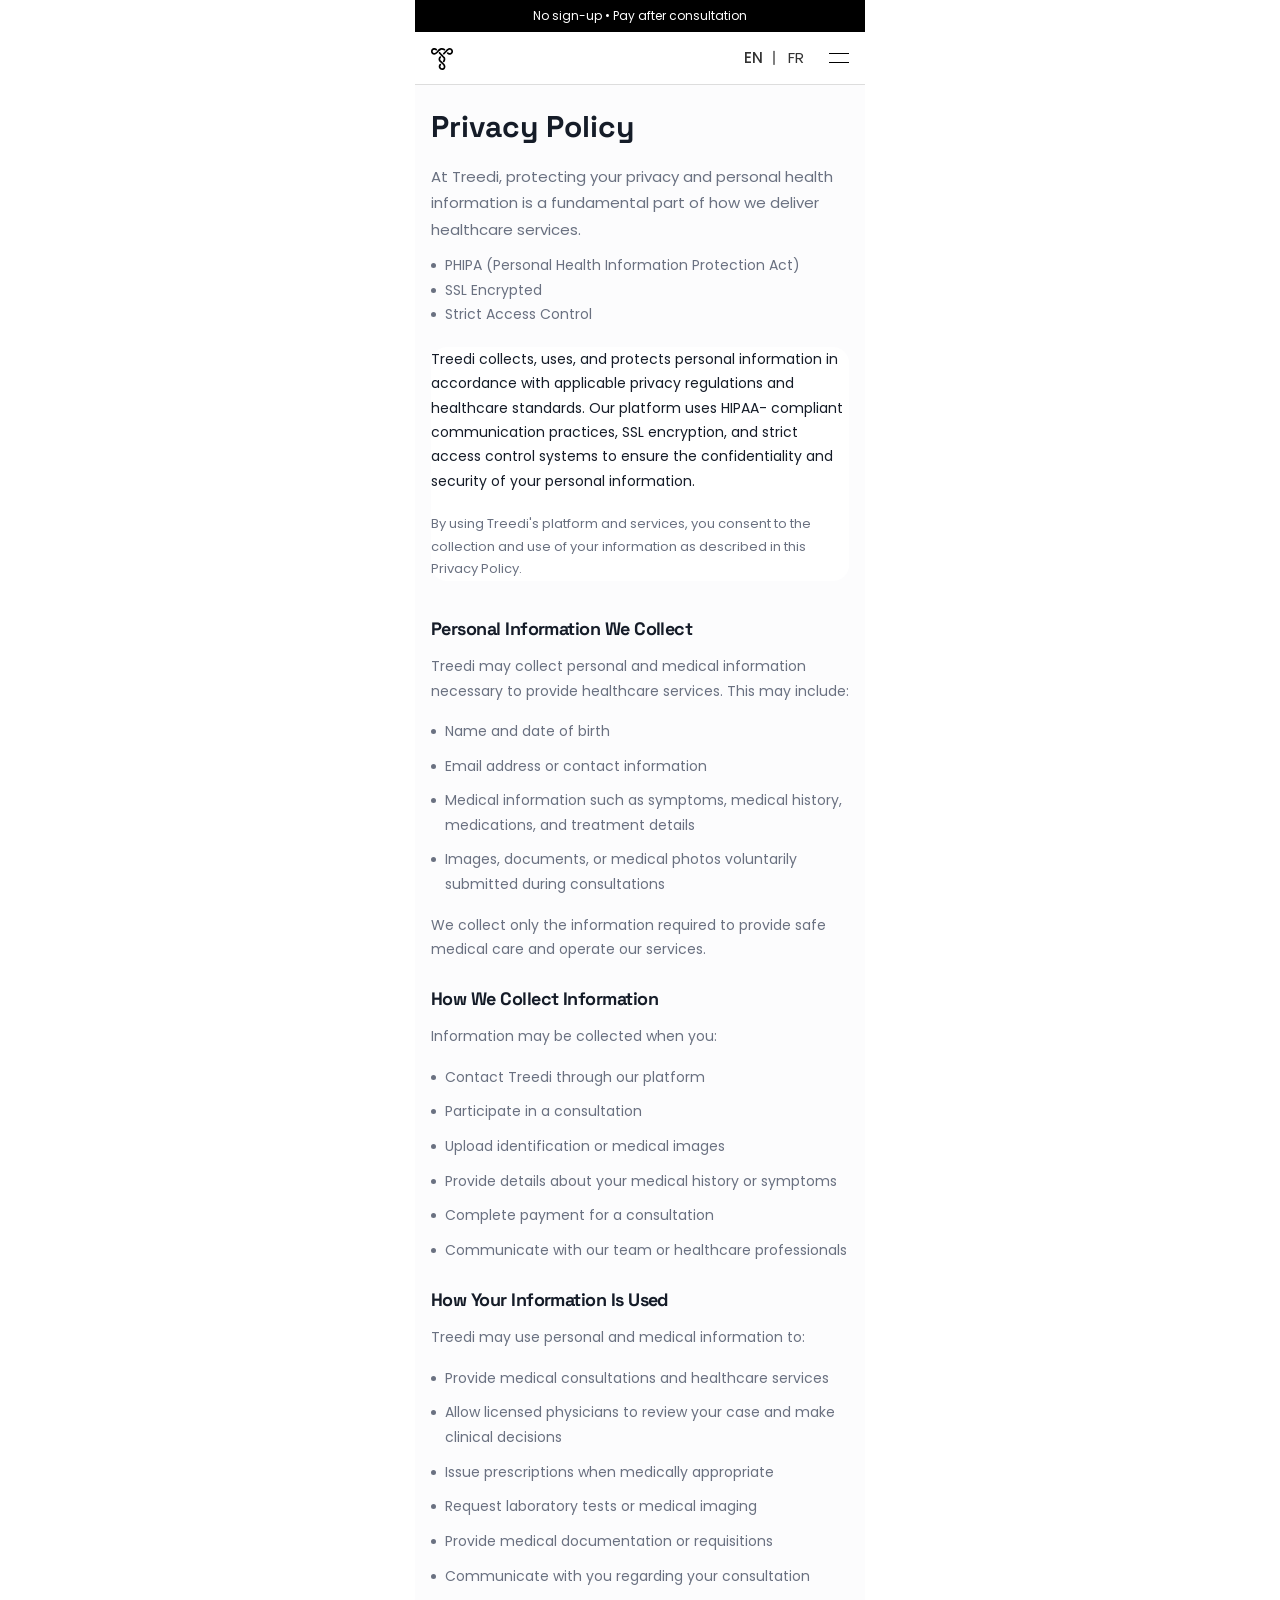
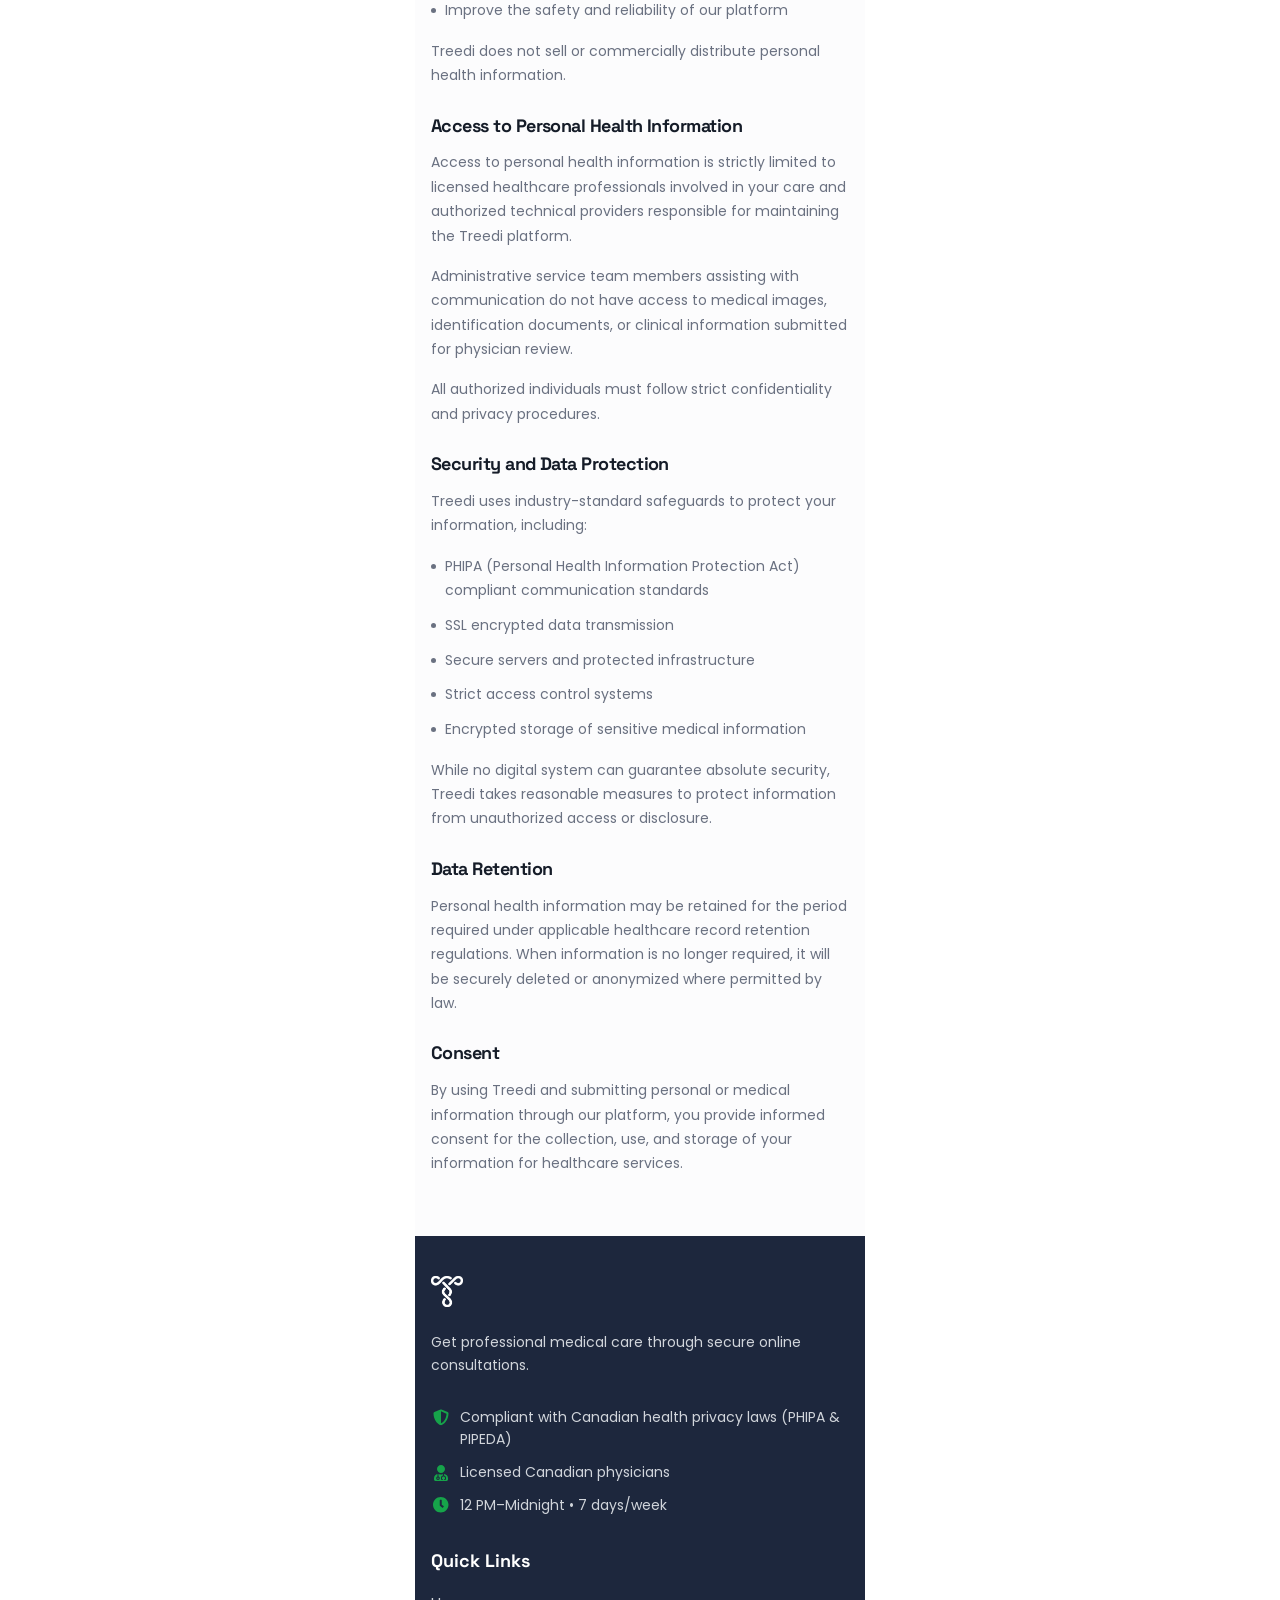
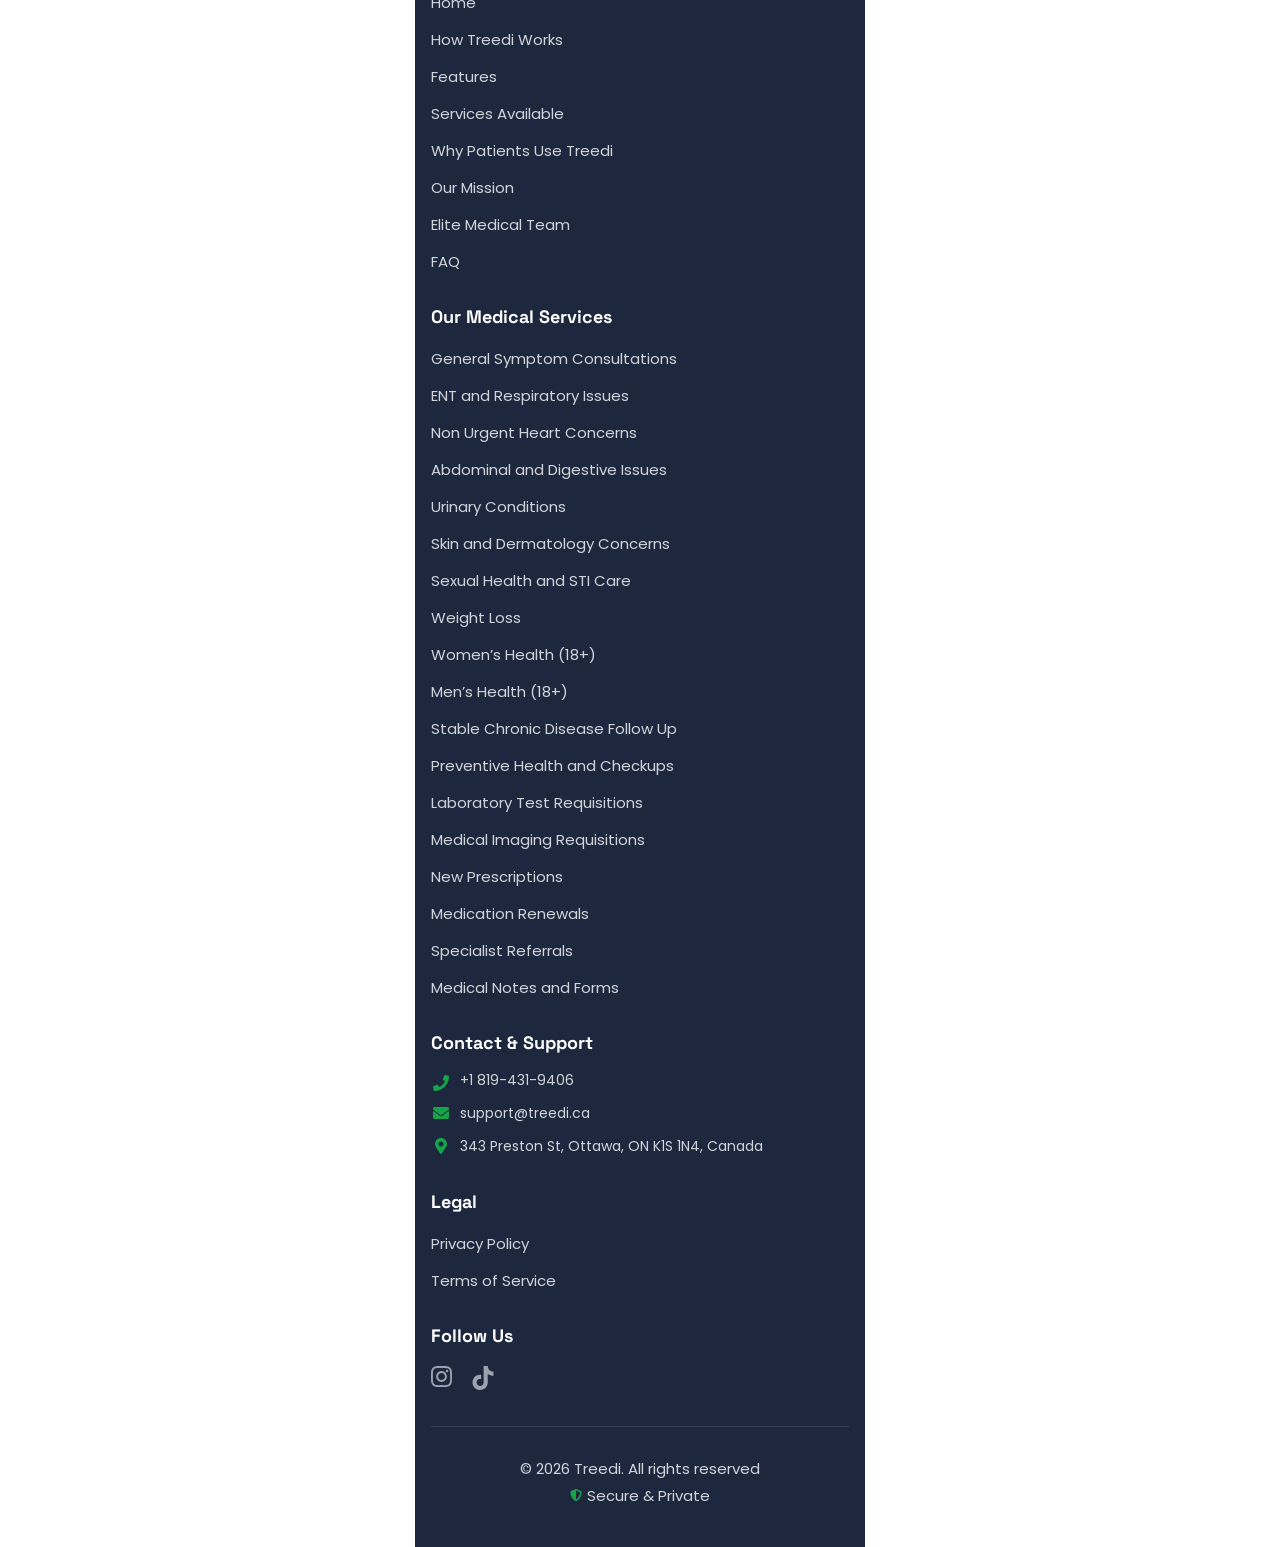
==== treedi-privacy-policy.html @ 980bc752 "first commit" ====
<!DOCTYPE html>
<html lang="en-US">
	<head>
		<!-- Meta setup -->
		<meta charset="UTF-8">
		<meta http-equiv="X-UA-Compatible" content="IE=edge">
		<meta name="viewport" content="width=device-width, initial-scale=1, maximum-scale=1, minimum-scale=1, user-scalable=no">
		<meta name="keywords" content="">
		<meta name="decription" content="">
		<!-- Title -->
		<title>Privacy Policy</title>
		<!-- Fav Icon -->
		<link rel="icon" href="images/favicon.png">
		<!-- link font awesome -->
		<link rel="stylesheet" href="css/font-awesome.css">
		<!-- Main StyleSheet -->
		<link rel="stylesheet" href="style.css">	
		<!-- Responsive CSS -->
		<link rel="stylesheet" href="css/responsive.css">
	</head>
	<body>

		<main class="wrapper">

			<!-- header-area -->	
			<header class="header-area">
				<div class="nav-area">
					<div class="hightlight-text">
						<p>No sign-up • Pay after consultation</p>
					</div>
					<div class="container">
						<div class="nav-inner">
							<div class="logo">
								<a href="index.html"><img src="images/logo-black.svg" alt=""></a>
							</div>
							<div class="menu-right-comp">
								<div class="lang-toggler">
									<span class="on">EN</span>
									<span class="off">FR</span>
                                </div>

								<div class="humberger-menu menu-toggle" id="menuBtn">
									<span class="line01"></span>
									<span class="line02"></span>
								</div>
							</div>
						</div>			
					</div>
				</div>

				<!-- Overlay -->
				<div class="sidebar-overlay" id="overlay"></div>

				<!-- Sidebar -->
				<div class="sidebar" id="sidebar">
					<ul class="sidebar-menu">
						<li><a href="index.html#home">Home</a></li>
						<li><a href="index.html#howItWorks">How Treedi Works</a></li>
						<li><a href="index.html#features">Features</a></li>
						<li><a href="index.html#servicesAvailable">Services Available </a></li>
						<li><a href="index.html#whyTreedi">Why Patients Use Treedi</a></li>
						<li><a href="index.html#ourMission">Our mission</a></li>
						<li><a href="index.html#eliteMedicalTeam">Elite Medical Team</a></li>
						<li><a href="index.html#faq">FAQ</a></li>
						<li><a href="index.html#contact">Contact</a></li>
					</ul>
				</div>
	
			</header>	
			<!-- header-area -->	

			<section class="policy-hero ">
				<div class="container">
					<div class="policy-hero-back">
						<a href="index.html">Back</a>
					</div>
					<div class="policy-hero-content">
						<h2>Privacy Policy</h2>
						<p>At Treedi, protecting your privacy and personal health information is a fundamental part of how we deliver healthcare services.</p>
					</div>
						<div class="policy-items-right">
							<div class="policy-items-right-items updt-pirt">
								<ul>
									<li>PHIPA (Personal Health Information Protection Act)</li>
									<li>SSL Encrypted</li>
									<li>Strict Access Control</li>
								</ul>
							</div>
						</div>
					<div class="policy-content-box">
						<p>Treedi collects, uses, and protects personal information in accordance with applicable privacy regulations and healthcare standards. Our platform uses HIPAA- compliant communication practices, SSL encryption, and strict access control systems to ensure the confidentiality and security of your personal information.</p>
						<span>By using Treedi's platform and services, you consent to the collection and use of your information as described in this Privacy Policy.</span>
					</div>

					<div class="policy-items">
						<div class="policy-items-left">
							<svg width="18" height="18" viewBox="0 0 18 18" fill="none" xmlns="http://www.w3.org/2000/svg"><path d="M1.54651 9.26103C1.48401 9.09264 1.48401 8.90741 1.54651 8.73903C2.15529 7.26292 3.18865 6.00081 4.51559 5.1127C5.84253 4.22459 7.4033 3.75049 9.00001 3.75049C10.5967 3.75049 12.1575 4.22459 13.4844 5.1127C14.8114 6.00081 15.8447 7.26292 16.4535 8.73903C16.516 8.90741 16.516 9.09264 16.4535 9.26103C15.8447 10.7371 14.8114 11.9992 13.4844 12.8874C12.1575 13.7755 10.5967 14.2496 9.00001 14.2496C7.4033 14.2496 5.84253 13.7755 4.51559 12.8874C3.18865 11.9992 2.15529 10.7371 1.54651 9.26103Z" stroke="#16A34A" stroke-width="1.5" stroke-linecap="round" stroke-linejoin="round" /><path d="M9 11.25C10.2426 11.25 11.25 10.2426 11.25 9C11.25 7.75736 10.2426 6.75 9 6.75C7.75736 6.75 6.75 7.75736 6.75 9C6.75 10.2426 7.75736 11.25 9 11.25Z" stroke="#16A34A" stroke-width="1.5" stroke-linecap="round" stroke-linejoin="round" /></svg>
						</div>
						<div class="policy-items-right">
							<h2>Personal Information We Collect</h2>
							<div class="policy-items-right-items">
								<p>Treedi may collect personal and medical information necessary to provide healthcare services. This may include:</p>
								<ul>
									<li>Name and date of birth</li>
									<li>Email address or contact information</li>
									<li>Medical information such as symptoms, medical history, medications, and treatment details</li>
									<li>Images, documents, or medical photos voluntarily submitted during consultations</li>
								</ul>
								<p>We collect only the information required to provide safe medical care and operate our services.</p>
							</div>
						</div>
					</div>

					<div class="policy-items">
						<div class="policy-items-left">
							<svg width="18" height="18" viewBox="0 0 18 18" fill="none" xmlns="http://www.w3.org/2000/svg"><path d="M9 6C12.7279 6 15.75 4.99264 15.75 3.75C15.75 2.50736 12.7279 1.5 9 1.5C5.27208 1.5 2.25 2.50736 2.25 3.75C2.25 4.99264 5.27208 6 9 6Z" stroke="#16A34A" stroke-width="1.5" stroke-linecap="round" stroke-linejoin="round" /><path d="M2.25 3.75V14.25C2.25 14.8467 2.96116 15.419 4.22703 15.841C5.4929 16.2629 7.20979 16.5 9 16.5C10.7902 16.5 12.5071 16.2629 13.773 15.841C15.0388 15.419 15.75 14.8467 15.75 14.25V3.75" stroke="#16A34A" stroke-width="1.5" stroke-linecap="round" stroke-linejoin="round" /><path d="M2.25 9C2.25 9.59674 2.96116 10.169 4.22703 10.591C5.4929 11.0129 7.20979 11.25 9 11.25C10.7902 11.25 12.5071 11.0129 13.773 10.591C15.0388 10.169 15.75 9.59674 15.75 9" stroke="#16A34A" stroke-width="1.5" stroke-linecap="round" stroke-linejoin="round" /></svg>
						</div>
						<div class="policy-items-right">
							<h2>How We Collect Information</h2>
							<div class="policy-items-right-items">
								<p>Information may be collected when you:</p>
								<ul>
									<li>Contact Treedi through our platform</li>
									<li>Participate in a consultation</li>
									<li>Upload identification or medical images</li>
									<li>Provide details about your medical history or symptoms</li>
									<li>Complete payment for a consultation</li>
									<li>Communicate with our team or healthcare professionals</li>
								</ul>
							</div>
						</div>
					</div>
					<div class="policy-items">
						<div class="policy-items-left">
							<svg width="18" height="18" viewBox="0 0 18 18" fill="none" xmlns="http://www.w3.org/2000/svg"><path d="M11.25 1.5H4.5C4.10218 1.5 3.72064 1.65804 3.43934 1.93934C3.15804 2.22064 3 2.60218 3 3V15C3 15.3978 3.15804 15.7794 3.43934 16.0607C3.72064 16.342 4.10218 16.5 4.5 16.5H13.5C13.8978 16.5 14.2794 16.342 14.5607 16.0607C14.842 15.7794 15 15.3978 15 15V5.25L11.25 1.5Z" stroke="#16A34A" stroke-width="1.5" stroke-linecap="round" stroke-linejoin="round" /><path d="M10.5 1.5V4.5C10.5 4.89782 10.658 5.27936 10.9393 5.56066C11.2206 5.84196 11.6022 6 12 6H15" stroke="#16A34A" stroke-width="1.5" stroke-linecap="round" stroke-linejoin="round" /><path d="M7.5 6.75H6" stroke="#16A34A" stroke-width="1.5" stroke-linecap="round" stroke-linejoin="round" /><path d="M12 9.75H6" stroke="#16A34A" stroke-width="1.5" stroke-linecap="round" stroke-linejoin="round" /><path d="M12 12.75H6" stroke="#16A34A" stroke-width="1.5" stroke-linecap="round" stroke-linejoin="round" /></svg>
						</div>
						<div class="policy-items-right">
							<h2>How Your Information Is Used</h2>
							<div class="policy-items-right-items">
								<p>Treedi may use personal and medical information to:</p>
								<ul>
									<li>Provide medical consultations and healthcare services</li>
									<li>Allow licensed physicians to review your case and make clinical decisions</li>
									<li>Issue prescriptions when medically appropriate</li>
									<li>Request laboratory tests or medical imaging</li>
									<li>Provide medical documentation or requisitions</li>
									<li>Communicate with you regarding your consultation</li>
									<li>Improve the safety and reliability of our platform</li>
								</ul>
								<p>Treedi does not sell or commercially distribute personal health information.</p>
							</div>
						</div>
					</div>
					<div class="policy-items">
						<div class="policy-items-left">
							<svg width="18" height="18" viewBox="0 0 18 18" fill="none" xmlns="http://www.w3.org/2000/svg"><path d="M12 15.75V14.25C12 13.4544 11.6839 12.6913 11.1213 12.1287C10.5587 11.5661 9.79565 11.25 9 11.25H4.5C3.70435 11.25 2.94129 11.5661 2.37868 12.1287C1.81607 12.6913 1.5 13.4544 1.5 14.25V15.75" stroke="#16A34A" stroke-width="1.5" stroke-linecap="round" stroke-linejoin="round" /><path d="M6.75 8.25C8.40685 8.25 9.75 6.90685 9.75 5.25C9.75 3.59315 8.40685 2.25 6.75 2.25C5.09315 2.25 3.75 3.59315 3.75 5.25C3.75 6.90685 5.09315 8.25 6.75 8.25Z" stroke="#16A34A" stroke-width="1.5" stroke-linecap="round" stroke-linejoin="round" /><path d="M12 8.25L13.5 9.75L16.5 6.75" stroke="#16A34A" stroke-width="1.5" stroke-linecap="round" stroke-linejoin="round" /></svg>
						</div>
						<div class="policy-items-right">
							<h2>Access to Personal Health Information</h2>
							<div class="policy-items-right-items">
								<p>Access to personal health information is strictly limited to licensed healthcare professionals involved in your care and authorized technical providers responsible for maintaining the Treedi platform.</p>
								<p>Administrative service team members assisting with communication do not have access to medical images, identification documents, or clinical information submitted for physician review.</p>
								<p>All authorized individuals must follow strict confidentiality and privacy procedures.</p>
							</div>
						</div>
					</div>
					<div class="policy-items">
						<div class="policy-items-left">
							<svg width="18" height="18" viewBox="0 0 18 18" fill="none" xmlns="http://www.w3.org/2000/svg"><path d="M14.25 8.25H3.75C2.92157 8.25 2.25 8.92157 2.25 9.75V15C2.25 15.8284 2.92157 16.5 3.75 16.5H14.25C15.0784 16.5 15.75 15.8284 15.75 15V9.75C15.75 8.92157 15.0784 8.25 14.25 8.25Z" stroke="#16A34A" stroke-width="1.5" stroke-linecap="round" stroke-linejoin="round" /><path d="M5.25 8.25V5.25C5.25 4.25544 5.64509 3.30161 6.34835 2.59835C7.05161 1.89509 8.00544 1.5 9 1.5C9.99456 1.5 10.9484 1.89509 11.6517 2.59835C12.3549 3.30161 12.75 4.25544 12.75 5.25V8.25" stroke="#16A34A" stroke-width="1.5" stroke-linecap="round" stroke-linejoin="round" /></svg>
						</div>
						<div class="policy-items-right">
							<h2>Security and Data Protection</h2>
							<div class="policy-items-right-items">
								<p>Treedi uses industry-standard safeguards to protect your information, including:</p>
								<ul>
									<li>PHIPA (Personal Health Information Protection Act) compliant communication standards</li>
									<li>SSL encrypted data transmission</li>
									<li>Secure servers and protected infrastructure</li>
									<li>Strict access control systems</li>
									<li>Encrypted storage of sensitive medical information</li>
								</ul>
								<p>While no digital system can guarantee absolute security, Treedi takes reasonable measures to protect information from unauthorized access or disclosure.</p>
							</div>
						</div>
					</div>
					<div class="policy-items">
						<div class="policy-items-left">
							<svg width="18" height="18" viewBox="0 0 18 18" fill="none" xmlns="http://www.w3.org/2000/svg"><path d="M9 6C12.7279 6 15.75 4.99264 15.75 3.75C15.75 2.50736 12.7279 1.5 9 1.5C5.27208 1.5 2.25 2.50736 2.25 3.75C2.25 4.99264 5.27208 6 9 6Z" stroke="#16A34A" stroke-width="1.5" stroke-linecap="round" stroke-linejoin="round" /><path d="M2.25 3.75V14.25C2.25 14.8467 2.96116 15.419 4.22703 15.841C5.4929 16.2629 7.20979 16.5 9 16.5C10.7902 16.5 12.5071 16.2629 13.773 15.841C15.0388 15.419 15.75 14.8467 15.75 14.25V3.75" stroke="#16A34A" stroke-width="1.5" stroke-linecap="round" stroke-linejoin="round" /><path d="M2.25 9C2.25 9.59674 2.96116 10.169 4.22703 10.591C5.4929 11.0129 7.20979 11.25 9 11.25C10.7902 11.25 12.5071 11.0129 13.773 10.591C15.0388 10.169 15.75 9.59674 15.75 9" stroke="#16A34A" stroke-width="1.5" stroke-linecap="round" stroke-linejoin="round" /></svg>
						</div>
						<div class="policy-items-right">
							<h2>Data Retention</h2>
							<div class="policy-items-right-items">
								<p>Personal health information may be retained for the period required under applicable healthcare record retention regulations. When information is no longer required, it will be securely deleted or anonymized where permitted by law.</p>
							</div>
						</div>
					</div>
					<div class="policy-items">
						<div class="policy-items-left">
							<svg width="18" height="18" viewBox="0 0 18 18" fill="none" xmlns="http://www.w3.org/2000/svg"><path d="M9 16.5C13.1421 16.5 16.5 13.1421 16.5 9C16.5 4.85786 13.1421 1.5 9 1.5C4.85786 1.5 1.5 4.85786 1.5 9C1.5 13.1421 4.85786 16.5 9 16.5Z" stroke="#16A34A" stroke-width="1.5" stroke-linecap="round" stroke-linejoin="round" /><path d="M6.75 9L8.25 10.5L11.25 7.5" stroke="#16A34A" stroke-width="1.5" stroke-linecap="round" stroke-linejoin="round" /></svg>
						</div>
						<div class="policy-items-right">
							<h2>Consent</h2>
							<div class="policy-items-right-items">
								<p>By using Treedi and submitting personal or medical information through our platform, you provide informed consent for the collection, use, and storage of your information for healthcare services.</p>
							</div>
						</div>
					</div>
				</div>
			</section>

			<!-- footer area -->
			<footer class="footer-area py-40">
				<div class="container">
					<div class="footer-inner">
						<div class="footer-top-col01">
							<div class="footer-logo">
								<a href="index.html">
									<img src="images/logo-white.png" alt="">
								</a>
							</div>
							<div class="footer-top-lists">
								<p>Get professional medical care through secure online
								consultations.</p>
								<ul>
									<li>
										<svg width="15" height="16" viewBox="0 0 15 16" fill="none" xmlns="http://www.w3.org/2000/svg">
										<path d="M14.0781 2.61485L8.07812 0.114846C7.89536 0.0390267 7.69943 0 7.50156 0C7.30369 0 7.10777 0.0390267 6.925 0.114846L0.925 2.61485C0.365625 2.8461 0 3.39297 0 3.99922C0 10.2023 3.57812 14.4898 6.92188 15.8836C7.29063 16.0367 7.70625 16.0367 8.075 15.8836C10.7531 14.768 15 10.9148 15 3.99922C15 3.39297 14.6344 2.8461 14.0781 2.61485ZM7.50313 13.9461L7.5 2.03985L12.9969 4.33047C12.8938 9.06172 10.4312 12.4898 7.50313 13.9461Z" fill="#16A34A"/>
										</svg>
										<span>Compliant with Canadian health privacy laws (PHIPA & PIPEDA)</span>
									</li>
									<li>
										<svg width="16" height="16" viewBox="0 0 16 16" fill="none" xmlns="http://www.w3.org/2000/svg">
										<g clip-path="url(#clip0_1_305)">
										<path d="M8 8C10.2094 8 12 6.20937 12 4C12 1.79063 10.2094 0 8 0C5.79063 0 4 1.79063 4 4C4 6.20937 5.79063 8 8 8ZM4.25 13.25C4.25 13.6656 4.58437 14 5 14C5.41563 14 5.75 13.6656 5.75 13.25C5.75 12.8344 5.41563 12.5 5 12.5C4.58437 12.5 4.25 12.8344 4.25 13.25ZM11 9.01875V10.55C12.1406 10.7812 13 11.7937 13 13V14.3031C13 14.5406 12.8313 14.7469 12.5969 14.7937L11.5906 14.9937C11.4563 15.0219 11.325 14.9344 11.2969 14.7969L11.2 14.3062C11.1719 14.1719 11.2594 14.0375 11.3969 14.0125L12 13.8906V13C12 11.0375 9 10.9656 9 13.0594V13.8938L9.60312 14.0156C9.7375 14.0437 9.825 14.175 9.8 14.3094L9.70312 14.8C9.675 14.9344 9.54375 15.0219 9.40938 14.9969L8.43437 14.8656C8.1875 14.8313 8.00313 14.6219 8.00313 14.3687V13C8.00313 11.7937 8.8625 10.7844 10.0031 10.55V9.1375C9.93437 9.15938 9.86563 9.17188 9.79688 9.19687C9.23438 9.39375 8.63125 9.50313 8.00313 9.50313C7.375 9.50313 6.77187 9.39375 6.20937 9.19687C5.97813 9.11562 5.74375 9.06563 5.50313 9.03438V11.5844C6.225 11.8 6.75313 12.4625 6.75313 13.2531C6.75313 14.2188 5.96875 15.0031 5.00313 15.0031C4.0375 15.0031 3.25312 14.2188 3.25312 13.2531C3.25312 12.4625 3.78125 11.8 4.50312 11.5844V9.07187C2.51562 9.40625 1 11.1187 1 13.2V14.6C1 15.3719 1.62812 16 2.4 16H13.6C14.3719 16 15 15.3719 15 14.6V13.2C15 10.95 13.225 9.12813 11 9.01875Z" fill="#16A34A"/>
										</g>
										<defs>
										<clipPath id="clip0_1_305">
										<rect width="16" height="16" fill="white"/>
										</clipPath>
										</defs>
										</svg>
										<span>Licensed Canadian physicians</span>
									</li>
									<li>
										<svg width="16" height="16" viewBox="0 0 16 16" fill="none" xmlns="http://www.w3.org/2000/svg">
										<path d="M7.75 0C3.46875 0 0 3.46875 0 7.75C0 12.0312 3.46875 15.5 7.75 15.5C12.0312 15.5 15.5 12.0312 15.5 7.75C15.5 3.46875 12.0312 0 7.75 0ZM10.6403 9.78125L10.0153 10.5625C9.9743 10.6138 9.92358 10.6565 9.86606 10.6882C9.80855 10.7198 9.74535 10.7399 9.68009 10.7471C9.61483 10.7544 9.54877 10.7487 9.4857 10.7304C9.42263 10.7122 9.36378 10.6816 9.3125 10.6406L7.21875 9.08687C7.07246 8.96975 6.95437 8.82122 6.87323 8.65229C6.79209 8.48336 6.74998 8.29834 6.75 8.11094V3.25C6.75 3.11739 6.80268 2.99021 6.89645 2.89645C6.99021 2.80268 7.11739 2.75 7.25 2.75H8.25C8.38261 2.75 8.50979 2.80268 8.60355 2.89645C8.69732 2.99021 8.75 3.11739 8.75 3.25V7.75L10.5625 9.07812C10.6138 9.11917 10.6565 9.16992 10.6882 9.22747C10.7199 9.28503 10.7399 9.34826 10.7471 9.41356C10.7543 9.47886 10.7486 9.54494 10.7303 9.60804C10.712 9.67113 10.6814 9.72998 10.6403 9.78125Z" fill="#16A34A"/>
										</svg>
										<span>12 PM–Midnight • 7 days/week</span>
									</li>
								</ul>
							</div>
						</div>
						<div class="footer-col2st">
							<h3>Quick Links</h3>
							<ul>
								<li><a href="index.html#home">Home</a></li>
								<li><a href="index.html#howItWorks">How Treedi Works</a></li>
								<li><a href="index.html#features">Features</a></li>
								<li><a href="index.html#servicesAvailable">Services Available </a></li>
								<li><a href="index.html#whyTreedi">Why Patients Use Treedi</a></li>
								<li><a href="index.html#ourMission">Our Mission</a></li>
								<li><a href="index.html#eliteMedicalTeam">Elite Medical Team</a></li>
								<li><a href="index.html#faq">FAQ</a></li>
							</ul>
						</div>
						<div class="footer-col2st">
							<h3>Our Medical Services</h3>
							<ul>
								<li><a href="index.html#service-01">General Symptom Consultations</a></li>
								<li><a href="index.html#service-02">ENT and Respiratory Issues</a></li>
								<li><a href="index.html#service-03">Non Urgent Heart Concerns</a></li>
								<li><a href="index.html#service-04">Abdominal and Digestive Issues</a></li>
								<li><a href="index.html#service-05">Urinary Conditions</a></li>
								<li><a href="index.html#service-06">Skin and Dermatology Concerns</a></li>
								<li><a href="index.html#service-07">Sexual Health and STI Care</a></li>
								<li><a href="index.html#service-08">Weight Loss</a></li>
								<li><a href="index.html#service-09">Women’s Health (18+)</a></li>
								<li><a href="index.html#service-10">Men’s Health (18+)</a></li>
								<li><a href="index.html#service-11">Stable Chronic Disease Follow Up</a></li>
								<li><a href="index.html#service-12">Preventive Health and Checkups</a></li>
								<li><a href="index.html#service-13">Laboratory Test Requisitions</a></li>
								<li><a href="index.html#service-14">Medical Imaging Requisitions</a></li>
								<li><a href="index.html#service-15">New Prescriptions</a></li>
								<li><a href="index.html#service-16">Medication Renewals</a></li>
								<li><a href="index.html#service-17">Specialist Referrals</a></li>
								<li><a href="index.html#service-18">Medical Notes and Forms</a></li>
							</ul>
						</div>
						<div class="footer-top-col01" id="contact">
							<div class="footer-col2st">
								<h3>Contact & Support</h3>
							</div>
							<ul class="pt-0">
								<li>
									<svg width="16" height="16" viewBox="0 0 16 16" fill="none" xmlns="http://www.w3.org/2000/svg">
									<g clip-path="url(#clip0_1_334)">
									<path d="M15.4187 0.769088L12.1687 0.0190879C11.8156 -0.0621621 11.4531 0.122213 11.3094 0.453463L9.80937 3.95346C9.67812 4.25971 9.76562 4.61909 10.025 4.82846L11.9187 6.37846C10.7937 8.77534 8.82812 10.7691 6.38125 11.916L4.83125 10.0222C4.61875 9.76284 4.2625 9.67534 3.95625 9.80659L0.456249 11.3066C0.121874 11.4535 -0.0625007 11.816 0.0187493 12.1691L0.768749 15.4191C0.846874 15.7566 1.14687 16.0003 1.5 16.0003C9.50312 16.0003 16 9.51596 16 1.50034C16 1.15034 15.7594 0.847213 15.4187 0.769088Z" fill="#16A34A"/>
									</g>
									<defs>
									<clipPath id="clip0_1_334">
									<rect width="16" height="16" fill="16A34A"/>
									</clipPath>
									</defs>
									</svg>
									<div class="info">
										<span><a href="tel:18194319406">+1 819-431-9406</a></span>
									</div>
								</li>
								<li>
									<svg width="16" height="12" viewBox="0 0 16 12" fill="none" xmlns="http://www.w3.org/2000/svg">
									<path d="M15.6969 3.9625C15.8187 3.86563 16 3.95625 16 4.10938V10.5C16 11.3281 15.3281 12 14.5 12H1.5C0.671875 12 0 11.3281 0 10.5V4.1125C0 3.95625 0.178125 3.86875 0.303125 3.96562C1.00312 4.50937 1.93125 5.2 5.11875 7.51562C5.77813 7.99687 6.89062 9.00938 8 9.00313C9.11563 9.0125 10.25 7.97813 10.8844 7.51562C14.0719 5.2 14.9969 4.50625 15.6969 3.9625ZM8 8C8.725 8.0125 9.76875 7.0875 10.2937 6.70625C14.4406 3.69688 14.7562 3.43437 15.7125 2.68437C15.8937 2.54375 16 2.325 16 2.09375V1.5C16 0.671875 15.3281 0 14.5 0H1.5C0.671875 0 0 0.671875 0 1.5V2.09375C0 2.325 0.10625 2.54062 0.2875 2.68437C1.24375 3.43125 1.55938 3.69688 5.70625 6.70625C6.23125 7.0875 7.275 8.0125 8 8Z" fill="#16A34A"/>
									</svg>
									<span><a href="mailto:support@treedi.ca">support@treedi.ca</a></span>
								</li>
								<li>
									<svg width="12" height="16" viewBox="0 0 12 16" fill="none" xmlns="http://www.w3.org/2000/svg">
									<path d="M5.38338 15.6772C0.842813 9.09472 0 8.41916 0 6C0 2.68628 2.68628 0 6 0C9.31372 0 12 2.68628 12 6C12 8.41916 11.1572 9.09472 6.61662 15.6772C6.31866 16.1076 5.68131 16.1076 5.38338 15.6772ZM6 8.5C7.38072 8.5 8.5 7.38072 8.5 6C8.5 4.61928 7.38072 3.5 6 3.5C4.61928 3.5 3.5 4.61928 3.5 6C3.5 7.38072 4.61928 8.5 6 8.5Z" fill="#16A34A"/>
									</svg>
									<span>343 Preston St, Ottawa, ON K1S 1N4, Canada</span>
								</li>
							</ul>
						</div>

						<div class="footer-col2st">
							<h3>Legal</h3>
							<ul>
								<li><a href="treedi-privacy-policy.html">Privacy Policy</a></li>
								<li><a href="treedi-term-for-service.html">Terms of Service</a></li>
							</ul>
						</div>

						<div class="footer-col2st footer-sociala">
							<h3>Follow Us</h3>
							<ul>
								<li><a href="https://www.instagram.com/treediapp" target="_blank">
									<svg width="22" height="21" viewBox="0 0 22 21" fill="none" xmlns="http://www.w3.org/2000/svg">
									<path d="M10.5082 5.11758C7.52695 5.11758 5.12227 7.52227 5.12227 10.5035C5.12227 13.4848 7.52695 15.8895 10.5082 15.8895C13.4895 15.8895 15.8941 13.4848 15.8941 10.5035C15.8941 7.52227 13.4895 5.11758 10.5082 5.11758ZM10.5082 14.0051C8.58164 14.0051 7.00664 12.4348 7.00664 10.5035C7.00664 8.57227 8.57695 7.00195 10.5082 7.00195C12.4395 7.00195 14.0098 8.57227 14.0098 10.5035C14.0098 12.4348 12.4348 14.0051 10.5082 14.0051ZM17.3707 4.89727C17.3707 5.5957 16.8082 6.15352 16.1145 6.15352C15.416 6.15352 14.8582 5.59102 14.8582 4.89727C14.8582 4.20352 15.4207 3.64102 16.1145 3.64102C16.8082 3.64102 17.3707 4.20352 17.3707 4.89727ZM20.9379 6.17227C20.8582 4.48945 20.4738 2.99883 19.241 1.7707C18.0129 0.542578 16.5223 0.158203 14.8395 0.0738281C13.1051 -0.0246094 7.90664 -0.0246094 6.17227 0.0738281C4.49414 0.153516 3.00352 0.537891 1.7707 1.76602C0.537891 2.99414 0.158203 4.48477 0.0738281 6.16758C-0.0246094 7.90195 -0.0246094 13.1004 0.0738281 14.8348C0.153516 16.5176 0.537891 18.0082 1.7707 19.2363C3.00352 20.4645 4.48945 20.8488 6.17227 20.9332C7.90664 21.0316 13.1051 21.0316 14.8395 20.9332C16.5223 20.8535 18.0129 20.4691 19.241 19.2363C20.4691 18.0082 20.8535 16.5176 20.9379 14.8348C21.0363 13.1004 21.0363 7.90664 20.9379 6.17227ZM18.6973 16.6957C18.3316 17.6145 17.6238 18.3223 16.7004 18.6926C15.3176 19.241 12.0363 19.1145 10.5082 19.1145C8.98008 19.1145 5.69414 19.2363 4.31602 18.6926C3.39727 18.327 2.68945 17.6191 2.31914 16.6957C1.7707 15.3129 1.89727 12.0316 1.89727 10.5035C1.89727 8.97539 1.77539 5.68945 2.31914 4.31133C2.68477 3.39258 3.39258 2.68477 4.31602 2.31445C5.69883 1.76602 8.98008 1.89258 10.5082 1.89258C12.0363 1.89258 15.3223 1.7707 16.7004 2.31445C17.6191 2.68008 18.327 3.38789 18.6973 4.31133C19.2457 5.69414 19.1191 8.97539 19.1191 10.5035C19.1191 12.0316 19.2457 15.3176 18.6973 16.6957Z" fill="#9CA3AF"/>
									</svg>
								</a></li>
								<li><a href="https://www.tiktok.com/@treediapp" target="_blank">
									<svg width="24" height="24" viewBox="0 0 24 24" fill="none" xmlns="http://www.w3.org/2000/svg">
									<path d="M22.5 9.83953C20.4363 9.84447 18.4232 9.20088 16.7452 7.99969V16.3772C16.7446 17.9288 16.2703 19.4432 15.3858 20.718C14.5013 21.9928 13.2487 22.9672 11.7954 23.5109C10.3422 24.0545 8.75761 24.1416 7.25356 23.7604C5.74952 23.3791 4.3977 22.5478 3.37887 21.3776C2.36005 20.2074 1.72276 18.754 1.55225 17.2118C1.38173 15.6696 1.6861 14.112 2.42467 12.7475C3.16323 11.3829 4.30078 10.2764 5.68521 9.5758C7.06965 8.87521 8.63497 8.61398 10.1719 8.82703V13.0406C9.46858 12.8194 8.71338 12.8261 8.0141 13.0597C7.31482 13.2933 6.70723 13.7418 6.2781 14.3413C5.84897 14.9408 5.62025 15.6606 5.62459 16.3979C5.62894 17.1351 5.86612 17.8521 6.30228 18.4466C6.73844 19.041 7.35127 19.4824 8.05325 19.7077C8.75524 19.933 9.51047 19.9308 10.2111 19.7013C10.9117 19.4718 11.522 19.0268 11.9546 18.4298C12.3872 17.8329 12.6202 17.1145 12.6202 16.3772V0H16.7452C16.7423 0.348347 16.7715 0.696219 16.8323 1.03922C16.9757 1.80491 17.2737 2.53332 17.7082 3.17988C18.1427 3.82643 18.7046 4.37756 19.3594 4.79953C20.291 5.41551 21.3832 5.74383 22.5 5.74359V9.83953Z" fill="#9CA3AF"/>
									</svg>
								</a></li>
							</ul>
						</div>

						<div class="footer-copyright">
							<p>© 2026 Treedi. All rights reserved</p>
							<div class="secure">
								<svg width="12" height="12" viewBox="0 0 12 12" fill="none" xmlns="http://www.w3.org/2000/svg">
								<g clip-path="url(#clip0_1_361)">
								<path d="M10.9336 1.96211L6.43359 0.0871109C6.29652 0.0302466 6.14957 0.000976563 6.00117 0.000976562C5.85277 0.000976563 5.70583 0.0302466 5.56875 0.0871109L1.06875 1.96211C0.649219 2.13555 0.375 2.5457 0.375 3.00039C0.375 7.65274 3.05859 10.8684 5.56641 11.9137C5.84297 12.0285 6.15469 12.0285 6.43125 11.9137C8.43984 11.077 11.625 8.18711 11.625 3.00039C11.625 2.5457 11.3508 2.13555 10.9336 1.96211ZM6.00234 10.4605L6 1.53086L10.1227 3.24883C10.0453 6.79727 8.19844 9.36836 6.00234 10.4605Z" fill="#16A34A"/>
								</g>
								<defs>
								<clipPath id="clip0_1_361">
								<rect width="12" height="12" fill="16A34A"/>
								</clipPath>
								</defs>
								</svg>
								<span>Secure & Private</span>
							</div>
						</div>
						
					</div>
				</div>
			</footer>
			<!-- footer area -->
		</main>
	
		
	
		<!-- Custom jQuery -->
		<script src="js/scripts.js"></script>
		
	</body>
</html>
---- style.css ----
@import url('https://fonts.googleapis.com/css2?family=Space+Grotesk:wght@300..700&display=swap');

@import url('https://fonts.googleapis.com/css2?family=Roboto:ital,wght@0,100..900;1,100..900&display=swap');

@import url('https://fonts.googleapis.com/css2?family=Poppins:ital,wght@0,100;0,200;0,300;0,400;0,500;0,600;0,700;0,800;0,900;1,100;1,200;1,300;1,400;1,500;1,600;1,700;1,800;1,900&display=swap');

@import url('https://fonts.googleapis.com/css2?family=Lato:ital,wght@0,100;0,300;0,400;0,700;0,900;1,100;1,300;1,400;1,700;1,900&display=swap');


:root {
    --space-grotesk: "Space Grotesk", sans-serif;
    --roboto: "Roboto", sans-serif;
    --poppins: "Poppins", sans-serif;
    --lato: "Lato", sans-serif;
    --primaryColor: #40BC6D;
    --whiteColor: #fff;
    --blackColor: #000;
}

html {
    scroll-behavior: smooth;
}

body {	
    font-family: var(--poppins);
    font-size: 15px;
    font-weight: 400;    
	color: #333333;	
}

h1,
h2,
h3,
h4,
h5,
h6 {
    margin: 0;
    font-weight: 700;
    color: #111827;
    font-family: var(--space-grotesk);
}

p,
figure,
label {
    margin: 0;
}

img {
    max-width: 100%;
    vertical-align: middle;
}

small {
    font-size: inherit;
}

a {
    display: inline-block;
    text-decoration: none;
    color: inherit;
}

a:hover{
    text-decoration: none;
}

ul {
    list-style-type: none;
    padding: 0; 
    margin: 0;
}

input,
button {
    background-color: transparent;
    border: 1px solid transparent;
    outline: none;
    transition: 0.2s all ease;
    -webkit-transition: 0.2s all ease;
    font-size: 16px;
    cursor: pointer;
}

input[type=number] {
    -moz-appearance: textfield;
    -webkit-appearance: textfield;
    appearance: textfield;
}

select {
    cursor: pointer;
    -webkit-appearance: none;
    -moz-appearance: none;
    appearance: none;
    background-image: url(images/select-input-arrow.png);
    background-repeat: no-repeat;
    background-size: 15px;
    background-position: calc(100% - 15px) 50%;
}

input::-webkit-outer-spin-button,
input::-webkit-inner-spin-button {
    -webkit-appearance: none;
    appearance: none;
    margin: 0;
}

::selection {
    color: var(--whiteColor);
    background: var(--primaryColor);
}

::-webkit-selection {
    color: var(--whiteColor); 
    background: var(--primaryColor);
}

::-moz-selection {
    color: var(--whiteColor); 
    background: var(--primaryColor);
}

.text-primary {
    color: var(--primaryColor) !important;
}

.font-medium {
    font-weight: 500 !important;
}

.font-semibold {
    font-weight: 600 !important;
}

.bg-included {
    background-repeat: no-repeat;
    background-size: cover;
    background-position: center;
}

.absolute-center {
    position: absolute;
    left: 50%;
    top: 50%;
    transform: translate(-50%, -50%);
}

.flex-col-between {
    display: flex;
    flex-direction: column;
    justify-content: space-between;
}

.gap-x-26 {
    row-gap: 26px;
}

/* body {
    background-color: #ddd;
    margin: 0;
} */

body {
    background-color: #fff;
    margin: 0;
}

*,
*:after,
*:before {
    box-sizing: border-box;
}

/*======= header-area design =======*/
.wrapper {
    background-color: #fff;
    max-width: 450px;
    margin-inline: auto;
    position: relative;
}

.container {
    padding-inline: 16px;
    max-width: 450px;
}

.nav-area {
    position: fixed;
    top: 0;
    background-color: #fff;
    width: 100%;
    max-width: 450px;
    border-bottom: 1px solid #ddd;
    z-index: 9999;
}

.nav-inner {
    display: flex;
    justify-content: space-between;
    align-items: center;
    padding-block: 14px;
}

.hightlight-text {
    background-color: #000;
    padding-block: 7px;
    text-align: center;
    font-size: 12px;
    color: white;
}

.nav-inner .logo img,
.sidebar-header .logo img {
    max-width: 22px;
}

.menu-right-comp {
    display: flex;
    align-items: center;
    gap: 25px;
}

.lang-toggler {
    display: flex;
    align-items: center;
    gap: 25px;
    position: relative;
}

.lang-toggler span {
    cursor: pointer;
}

.lang-toggler .on {
    font-weight: 500;
}

.lang-toggler:after {
    content: "";
    display: block;
    width: 1px;
    height: 62%;
    background-color: #000;
    position: absolute;
    left: 50%;
    top: 50%;
    transform: translate(-50%, -50%);
}

.humberger-menu button {
    cursor: pointer;
    padding: 0;
}

.humberger-menu {
    height: 9.5px;
    width: 20px;
    display: flex;
    flex-direction: column;
    justify-content: space-between;
    cursor: pointer;
}

.humberger-menu span {
    height: 1px;
    width: 100%;
    background-color: #000;
    transition: all 0.35s ease;
}

.menu-sticky .humberger-menu span {
    background-color: #222222f3;
}

/* ACTIVE STATE → X MARK */
.humberger-menu.active span.line01 {
  transform: translateY(3px) rotate(45deg);
}

.humberger-menu.active span.line02 {
  transform: translateY(-5.8px) rotate(-45deg);
}

/* Sidebar */
.sidebar{
    position: fixed;
    top: -10%;
    left: 0px;
    width: 100%;
    height: 0;
    background: #fff;
    color: #fff;
    transition: 0.2s;
    z-index: 1001;
    padding: 20px;
    opacity: 0;
    visibility: hidden;
}

.sidebar.active{
    top: 75px;
    opacity: 1;
    visibility: visible;
    height: calc(100vh - 75px);
}

/* Overlay */
.sidebar-overlay{
    position: fixed;
    top: 0;
    left: 0;
    width: 100%;
    height: 100%;
    background: rgba(0,0,0,0.7);
    opacity: 0;
    visibility: hidden;
    transition: 0.3s;
    z-index: 1000;
}

.sidebar-overlay.active{
    opacity: 1;
    visibility: visible;
}

/* Sidebar menu */
.sidebar-menu{
    list-style: none;
    padding: 0;
    padding-top: 2px;
}

.sidebar-menu li {
    margin: 13px 0;
    opacity: 0;
}

.sidebar.active .sidebar-menu li {
    opacity: 1;
}

.sidebar-menu a{
    color: #000;
    text-decoration: none;
    font-size: 24px;
    font-weight: 600;
}

/* Header */
.sidebar-header{
    display:flex;
    justify-content:space-between;
    align-items:center;
    margin-bottom:20px;
}

.sticky-button {
    position: fixed;
    bottom: 30px;
    left: 50%;
    transform: translate(-50%, 40px);
    z-index: 99;
    opacity: 0;
    visibility: hidden;
    transition: all .35s ease;
}

.sticky-button .btn-primary {
    padding: 9px 24px;
    font-size: 12px;
    background-color: #0000005d;
    backdrop-filter: blur(3px);
}

.sticky-button.active {
    opacity: 1;
    visibility: visible;
    transform: translate(-50%, 0);
}

/* Sidebar  */
.home-inner h2 {
    font-weight: 700;
    font-size: 29px;
    line-height: 121%;
    padding-bottom: 30px;
    padding-top: 112px;
}

.home-inner ul {
    display: flex;
    flex-direction: column;
    gap: 12px;
    padding-bottom: 35px;
}

.home-inner ul li {
    display: flex;
    align-items: flex-start;
    gap: 10px;
    font-weight: 400;
    font-size: 16px;
    line-height: 125%;
    color: #6b7280;
}

.home-inner ul li svg {
    transform: translateY(3.5px);
    flex: 0 0 16px;
}

.btn-primary {
    background-color: #000;
    color: #fff;
    border-radius: 30px;
    padding: 12px 28px;
    font-size: 14px;
    font-weight: 600;
    font-family: var(--poppins);
}

.btn-primary:hover {
    background-color: #363636;
}

.hero-banner {
    padding-top: 45px;
    padding-bottom: 20px;
}

.hero-banner img {
    border-radius: 12px;
}

.bg-sec {
    background-color: #f4faf2d0;
}

.sec-heading {
    font-size: 26px;
    padding-bottom: 28px;
}

.how-it-works ul {
    display: flex;
    flex-direction: column;
    gap: 20px;
}
.how-it-works ul li {
    display: flex;
    gap: 12px;
    align-items: flex-start;
}

.how-it-works ul li .number {
    height: 26px;
    width: 26px;
    background-color: var(--primaryColor);
    line-height: 26px;
    border-radius: 50%;
    text-align: center;
    flex: 0 0 26px;
    color: #fff;
    font-size: 14px;
    margin-top: 3px;
}

.how-it-works ul li h4 {
    font-weight: 700;
    font-size: 18px;
    line-height: 130%;
    color: #111827;
    padding-bottom: 5px;
}

.how-it-works ul li p {
    font-weight: 400;
    font-size: 13px;
    line-height: 144%;
    color: #4b5563;
}

.py-40 {
    padding-block: 40px;
}

.features-area.fea02 .grid .single-box .icon {
    height: 48px;
    width: 48px;
    background-color: #000;
    text-align: center;
    display: flex;
    align-items: center;
    justify-content: center;
    border-radius: 6px;
}
 
.features-area.fea02 .grid {
    grid-template-columns: 1fr;
}

.features-area.fea02 .grid .single-box h3 {
    font-weight: 700;
    font-size: 18px;
    line-height: 156%;
    color: #111827;
    font-family: var(--space-grotesk);
    padding-bottom: 5px;
}

.features-area.fea02 .grid p {
    font-weight: 400;
    font-size: 13px;
    line-height: 144%;
    color: #4b5563;
}


.features-area .grid {
    display: grid;
    grid-template-columns: 1fr 1fr;
    gap: 12px;
}

.features-area .grid .single-box {
    border: 1px solid #ddd;
    padding: 22px 12px;
    border-radius: 10px;
}

.features-area .grid .single-box .icon {
    height: 32px;
    width: 32px;
    background-color: #000;
    text-align: center;
    display: flex;
    align-items: center;
    justify-content: center;
    border-radius: 6px;
}

.features-area .grid .single-box .icon img {
    max-width: 20px;
}

.features-area .grid .single-box h3 {
    font-size: 15px;
    padding-top: 12px;
    font-weight: 500;
    font-family: var(--poppins);
}

.paragrap-head {
    padding-bottom: 28px;
}

.paragrap-head .sec-heading {
    padding-bottom: 10px;
}

.paragrap-head p {
    font-weight: 400;
    font-size: 15px;
    line-height: 150%;
    color: #374151;
}

.consultation-boxes {
    display: flex;
    flex-direction: column;
    gap: 15px;
}

.consultation-boxes .single-box {
    background: #fff;
    border: 1px solid rgba(200, 200, 200, 0.47);
    padding: 20px 17px;
    border-radius: 10px;
    display: flex;
    flex-direction: column;
    gap: 16px;
}

.consultation-boxes .single-box .header {
    display: flex;
    align-items: center;
    justify-content: space-between;
}

.consultation-boxes .single-box .header h4 {
    font-weight: 700;
    font-size: 16px;
    line-height: 140%;
    color: #111827;
}

.consultation-boxes .single-box .header span {
    font-weight: 700;
    font-size: 18px;
    line-height: 144%;
    color: #16a34a;
}

.consultation-boxes .single-box p {
    font-weight: 400;
    font-size: 15px;
    line-height: 150%;
    color: #374151;
}

.consultation-boxes .single-box .button .btn-primary {
    display: block;
    width: 100%;
    text-align: center;
    border-radius: 8px;
}

.why-patients-area ul li .number {
    height: 22px;
    width: 22px;
    flex: 0 0 22px;
    line-height: 21px;
}

.why-patients-area ul li p {
    font-weight: 400;
    font-size: 15px;
    line-height: 151%;
    color: #374151;
}

.pt-14 {
    padding-top: 14px;
}

.telemedicine-banner img {
    width: 100%;
    filter: grayscale(100%);
}


.telemedicine-bottom-pt ul li h4 {
    padding: 0;
    font-weight: 500;
    padding-top: 3px;
}

.faq-item {
    background: white;
    border-radius: 10px;
    margin-bottom: 15px;
    border: 1px solid #ddd;
    overflow: hidden;
    transition: all .3s ease;
}

.faq-header {
    display: flex;
    justify-content: space-between;
    align-items: center;
    padding: 20px;
    cursor: pointer;
}

.faq-header h4 {
    margin: 5px 0 0;
    font-size: 17px;
    padding-right: 30px;
}

.faq-header small {
    color: #374151;
    font-weight: 600;
    font-size: 14px;
}

.icon {
    font-size: 20px;
    transition: transform .3s;
    margin-top: 24px;
}

.faq-content {
    max-height: 0;
    overflow: hidden;
    transition: max-height .4s ease;
    padding: 0 20px;
}

.faq-content p {
    padding-bottom: 20px;
    color: #555;
}

.faq-item.active .faq-content {
    max-height: 200px;
}

.faq-item.active .icon {
    transform: rotate(180deg);
}

.footer-area { 
    background-color: #1d273d;
}

.footer-area .footer-logo img {
    max-width: 32px;
}

.footer-top-col01 p {
    font-weight: 400;
    font-size: 14px;
    line-height: 163%;
    color: #d1d5db;
    padding-top: 24px;
}

.footer-top-col01 ul {
    display: flex;
    flex-direction: column;
    gap: 10px;
    padding-top: 25px;
}

.footer-top-col01 ul li {
    display: flex;
    align-items: center;
    gap: 9px;
    font-weight: 400;
    font-size: 14px;
    line-height: 163%;
    color: #d1d5db;
}

.footer-top-col01 ul li svg {
    flex: 0 0 20px;
}

.footer-col2st {
    padding-top: 30px;
}

.footer-col2st h3 {
    font-weight: 700;
    font-size: 18px;
    line-height: 156%;
    color: #fff;
    padding-bottom: 16px;
}

.footer-col2st ul {
    display: flex;
    flex-direction: column;
    gap: 14px;
}

.footer-col2st ul li a {
    color: #d1d5db;
}

.pt-0 {
    padding-top: 0 !important;
}

.footer-top-col01 small {
    display: block;
    font-size: 10px;
}

.footer-top-col01 ul li .info {
    margin-top: -4px;
}

.footer-top-lists ul li:first-child {
    align-items: flex-start !important;
    padding-top: 4px;
}

.footer-top-lists ul li:first-child svg {
    transform: translateY(3.3px);
}

.footer-top-col01 ul li a {
   color: #d1d5db;
}

.footer-sociala ul {
    display: flex;
    flex-direction: row;
    gap: 18px;
}

.footer-copyright {
    padding-top: 30px;
    border-top: 1px solid #2e3c57;
    margin-top: 30px;
    text-align: center;
    color: #d1d5db;
}

.footer-copyright p {
    padding-bottom: 4px;
}

.footer-copyright .secure {
    display: flex;
    align-items: center;
    gap: 5px;
    justify-content: center;
}

.price-consultation img {
    max-width: 28px !important;
}

.affordable-fea-gird .single-box .icon {
    margin-top: 0;
}



/*===== Privacy Policy Page Here =====*/

.policy-hero {
    padding-top: 90px;
    padding-bottom: 60px;
    background: #FCFCFD;
}

.policy-hero-back a {
    /*! padding: 4px 22px; */
    /*! background: #e0e8f9; */
    border-radius: 38px;
    display: inline-flex;
    align-items: center;
    gap: 9px;
    font-weight: 400;
    font-size: 12px;
    line-height: 233%;
    color: #374151;
    display: none;
}

.policy-hero-matters {
    margin-top: 30px;
    /*! padding: 8px 20px; */
    border-radius: 9999px;
    /*! background: rgba(74, 222, 128, 0.14); */
    display: inline-flex;
    align-items: center;
    gap: 8px;
}

.policy-hero-matters p {
    font-weight: 400;
    font-size: 14px;
    line-height: 153%;
    /*! color: #16a34a; */
}

.policy-hero-content {
    padding-top: 20px;
}

.policy-hero-content h2 {
    font-weight: 700;
    font-size: 30px;
    line-height: 114%;
    color: #151c28;
    /*! font-family: var(--roboto); */
}

.policy-hero-content p {
    padding-top: 20px;
    font-weight: 400;
    font-size: 15px;
    line-height: 175%;
    color: #6a7181;
}

.policy-hero-items {
    padding-top: 22px;
    display: grid;
    grid-template-columns: repeat(3, 1fr);
    gap: 12px;
}

.policy-hero-box {
    border: 1px solid #e1e4ea;
    border-radius: 12px;
    background: #fff;
    padding: 18px;
    text-align: center;
}

.policy-hero-box p {
    font-size: 12px;
    line-height: 142%;
    text-align: center;
    color: #151c28;
}

.policy-hero-box div {
    background: #e0f5e2;
    border-radius: 12px;
    width: 40px;
    height: 40px;
    display: flex;
    flex-direction: column;
    align-items: center;
    justify-content: center;
    margin: 0 auto 10px;
}

.policy-content-box {
    margin-top: 40px;
    margin-bottom: 10px;
    /*! padding: 30px 25px; */
    /*! border: 1px solid #e1e4ea; */
    border-radius: 16px;
    background: #fff;
    display: flex;
    flex-direction: column;
    gap: 20px;
}

.policy-content-box p {
    font-weight: 400;
    font-size: 14px;
    line-height: 174%;
    color: #151c28;
}

.policy-content-box span {
    font-weight: 400;
    font-size: 13px;
    line-height: 175%;
    color: #6a7181;
}

.policy-items {
    padding-top: 24px;
    display: flex;
    gap: 12px;
}

.policy-items-left {
    background: #e0f5e2;
    border-radius: 12px;
    max-width: 40px;
    width: 100%;
    height: 40px;
    display: flex;
    flex-direction: column;
    align-items: center;
    justify-content: center;
    display: none;
}

.policy-items-right h2 {
    font-weight: 700;
    font-size: 18px;
    line-height: 161%;
    letter-spacing: -0.03em;
    color: #151c28;
}

.policy-items-right-items {
    padding-top: 10px;
    display: flex;
    flex-direction: column;
    gap: 16px;
    /*! max-width: 265px; */
}

.policy-items-right-items p {
    font-weight: 400;
    font-size: 14px;
    line-height: 174%;
    color: #6a7181;
}

.policy-items-right-items ul {
    display: flex;
    flex-direction: column;
    gap: 10px;
}

.policy-items-right-items ul li {
    position: relative;
    font-weight: 400;
    font-size: 14px;
    line-height: 176%;
    color: #6a7181;
    padding-left: 14px;
}


.policy-items-right-items ul li::after {
    content: "";
    position: absolute;
    height: 5px;
    width: 5px;
    display: block;
    background: #6a7181;
    border-radius: 50%;
    left: 0;
    top: 10px;
}

/*====== Terms of Service Page Here ======*/

.terms-hero {
    padding-top: 90px;
    padding-bottom: 28px;
    background: #FCFCFD;
    border-bottom: 1px solid #e2e8f0;
    margin-bottom: 12px;
}

.terms-hero-icon {
    padding-top: 20px;
    display: flex;
    align-items: center;
    gap: 6px;
}

.terms-hero-icon h4 {
    font-weight: 700;
    font-size: 14px;
    line-height: 143%;
    letter-spacing: 0.1em;
    text-transform: uppercase;
    /*! color: #16a34a; */
}

.terms-hero-content {
    padding-top: 20px;
}

.terms-hero-content h2 {
	font-weight: 700;
	font-size: 30px;
	line-height: 114%;
	color: #151c28;
	/*! font-family: var(--roboto); */
}

.terms-hero-content p {
    padding-top: 12px;
    font-weight: 400;
    font-size: 15px;
    line-height: 168%;
    color: #64748b;
}

.terms-items .policy-items-left i {
    color: var(--primaryColor);
}

.terms-items-warning {
    border: 1px solid #f7deba;
    border-radius: 8px;
    background: #fff7eb;
    padding: 20px 13px;
}

.terms-items-warning {
    display: flex;
    gap: 7px;
}

.terms-items-warning p {
    font-weight: 400;
    font-size: 13px;
    line-height: 153%;
    color: #7a541f;
}

.terms-items .policy-items-right-items {
	max-width: 330px;
}

.terms-items .policy-items-right h2 {
    font-weight: 600;
    font-size: 19px;
    line-height: 144%;
    color: #020817;
}

.terms-service {
    padding-bottom: 60px;
    background: #FCFCFD;
}

.terms-items .policy-items-right-items ul li::after {
    background: #868686;
    height: 6px;
    width: 6px;
}

.terms-items-extra {
    display: flex;
    gap: 12px;
}

.terms-items-extra p {
    font-weight: 400;
    font-size: 14px;
    line-height: 174%;
    color: #020817;
    margin-top: -5px;
}

.terms-items-emergency {
    margin-top: 38px;
    border: 1px solid #f0d1d1;
    border-radius: 12px;
    background: #fdf2f2;
    padding: 28px 46px;
    text-align: center;
}

.terms-items-emergency h4 {
    font-weight: 700;
    font-size: 16px;
    line-height: 154%;
    text-align: center;
    color: #020817;
    padding: 6px 0;
    font-family: var(--roboto);
}

.terms-items-emergency p {
    font-weight: 400;
    font-size: 14px;
    line-height: 152%;
    text-align: center;
    color: #64748b;
}

.terms-items-emergency p strong {
    font-weight: 700;
    color: #d92626;
}

.features-grid .single-box .icon {
    margin-top: 0;
}

.updt-pirt ul {
    width: 100%;
    display: block;
    margin-bottom: -20px;
}

.font-semibold {
    font-weight: 600 !important;
}

body.no-scroll {
    overflow: hidden; 
    height: 100vh; 
}

body.no-scroll > * {
    overflow: hidden;
}

.single-box {
    scroll-margin-top: 120px;
}

section,
footer {
    scroll-margin-top: 100px;
}

.medical-elit-banner {
    padding-top: 30px;
}

.medical-elit-banner img {
    border-radius: 12px;
    width: 100%;
}

body.treedi-lock{
  position: fixed;
  overflow: hidden;
  width: 100%;
  top: 0 !important;
}

.treedi-consult-overlay {
    position: fixed;
    top: 0;
    left: 0;
    width: 100%;
    height: 100%;
    background: rgba(0, 0, 0, 0.55);
    z-index: 9999;
    opacity: 0;
    visibility: hidden;
    transition: .3s;
}

.treedi-consult-overlay.active {
    opacity: 1;
    visibility: visible;
}

.treedi-consult-popup {
    position: fixed;
    left: 0;
    width: 100%;
    background: #fff;
    border-radius: 16px 16px 0 0;
    padding: 20px 16px;
    z-index: 9999;
    transition: .2s;
    bottom: -180%;
    height: calc(100vh - 240px);
    height: calc(100dvh - 240px);
    height: calc(100svh - 240px);
    display: flex;
    flex-direction: column;
}

.treedi-consult-popup.active {
    bottom: 0;
}

.treedi-step-box {
    background: #f4faf2d0;
    padding: 15px 22px;
    border-radius: 12px;
}

.treedi-step-box h3 {
    font-size: 17px;
    font-family: var(--space-grotesk);
    padding-bottom: 10px;
    font-weight: 700;
}

.treedi-step-box ul li:after {
    background-color: #979494 !important;
}

.treedi-step-box .learn-more a {
    color: #000;
    color: #555555;
    font-size: 13px;
    font-weight: 500;
    text-decoration: underline;
}

.treedi-step-box {
    position: relative;
}

.treedi-step-box .question-mark {
    position: absolute;
    right: 15px;
    top: 14px;
    max-width: 16px;
}

.treedi-progress {
    height: 8px;
    background: #ddd;
    border-radius: 20px;
    margin-bottom: 5px;
    margin-top: 18px;
}

.treedi-progress span {
    display: block;
    height: 100%;
    width: 100%;
    background: #000;
    border-radius: 20px;
    transition: .3s;
}

.treedi-step-header {
    display: flex;
    justify-content: center;
    align-items: center;
    margin-bottom: 21px;
}

/* Chat */
.treedi-chatbox {
    position: fixed;
    left: 0;
    width: 100%;
    bottom: -180%;
    height: calc(100vh - 18px);
    height: calc(100dvh - 18px);
    height: calc(100svh - 18px);
    background: #fff;
    z-index: 9999;
    transition: .2s;
    border-radius: 16px 16px 0 0;
}

.treedi-chatbox.active {
    bottom: 0;
}

/* Swipe button */

.treedi-swipe-btn {
    background: #000;
    color: #fff;
    height: 50px;
    border-radius: 30px;
    display: flex;
    align-items: center;
    justify-content: center;
    position: relative;
    overflow: hidden;
    margin-top: auto;
    margin-bottom: 8px;
    overflow: hidden;
}

.treedi-swipe-handle {
    position: absolute;
    left: 4px;
    width: 42px;
    height: 42px;
    background: #fff;
    border-radius: 50%;
    display: flex;
    align-items: center;
    justify-content: center;
    cursor: pointer;
    transition: transform .4s ease;
}

.treedi-swipe-handle img {
	width: 26px;
}

.treedi-swipe-text {
    position:absolute;
    left:50%;
    transform:translate(-50%,0) !important;
    white-space:nowrap;
    pointer-events:none;
    transition:opacity .2s ease;
    display: flex;
    align-items: center;
    gap: 6px;
}

.treedi-swipe-text img {
    max-width: 17px;
}

.treedi-swipe-handle{
    will-change: transform, width;
    touch-action: none;
}

.treedi-swipe-btn{
    touch-action: none;
}

.treedi-swipe-handle {
    z-index: 2;
}

.treedi-step p {
    font-size: 14px;
}

.treedi-step-header div {
    font-weight: 600;
    font-size: 16px;
}

.mb-0 {
    margin-bottom: 0 !important;
}

.treedi-check-wp {
    display: flex;
    align-items: flex-start;
    gap: 8px;
    padding-top: 14px;
    font-size: 13px;
    padding-bottom: 14px;
    line-height: 150%;
}

.treedi-check-wp .input {
    accent-color: #000;
    transform: translateY(3px);
    height: 15px;
    width: 15px;
    flex: 0 0 15px;
    margin: 0;
}

.treedi-chatbox {
    padding: 20px 16px;
    display: flex;
    flex-direction: column;
    /*! gap: 15px; */
    justify-content: space-between;
}

.treedi-chat-header {
    text-align: center;
    font-size: 14px;
    font-weight: 600;
    color: #000;
    line-height: 100%;
    width: 100%;
}

.treedi-chat-input .chat-input-text {
    padding-left: 41px;
    padding-right: 45px;
    font-family: var(--poppins);
    height: 100%;
    width: 100%;
    font-size: 13px;
    color: #000;
    padding-bottom: 7px;
}

.treedi-chat-input .chat-input-wrapper input::placeholder {
    color: #161616;
}

.treedi-chat-input button {
    height: 38px;
    width: 38px;
    flex: 0 0 38px;
    background-color: #000;
    border-radius: 50%;
    display: flex;
    align-items: center;
    justify-content: center;
    cursor: pointer;
}

.chat-input-text {
    border-radius: 30px;
    background-color: #F3F4F6;
    border-radius: 30px;
    width: 100%;
    height: 48px;
    padding: 6px;
    padding-left: 0;
}

.chat-file-btn {
    display: flex;
    align-items: center;
    justify-content: center;
    cursor: pointer;
}

.chat-input-text::placeholder {
    color: #9ca3af;
}

.chat-content-wrap-col {
    padding-top: 15px;
}

.chat-content-wrap-col .bot-chat-content {
    max-width: 250px;
    margin-right: auto;
}

.list-content-wp ul {
    display: flex;
    flex-direction: column;
    gap: 5px;
}

.list-content-wp ul li {
    position: relative;
    font-size: 13px;
    padding-left: 15px;
}

.list-content-wp ul li:after {
    content: "";
    display: block;
    width: 5px;
    height: 5px;
    background-color: #ddd;
    border-radius: 50%;
    position: absolute;
    top: 8px;
    left: 0px;
}

.consult-modal-close {
    position: absolute;
    right: 14px;
    top: 16px;
    height: 34px;
    width: 34px;
    border-radius: 50%;
    display: flex;
    align-items: center;
    justify-content: center;
    background-color: #f4f4f42e;
    color: #fff;
}

.treedi-step-box .top-info {
    display: flex;
    align-items: flex-start;
    gap: 4px;
    justify-content: center;
    text-align: center;
}

.treedi-step-box .top-info svg {
 transform: translateY(4px) scale(0.8);   
 margin-left: auto;
}

.treedi-connecting {
    position: fixed;
    top: 0;
    left: 0;
    width: 100%;
    height: 100%;
    background: #fff;
    display: flex;
    align-items: center;
    justify-content: center;
    z-index: 9999;
    opacity: 0;
    visibility: hidden;
    transition: .3s;
}

.treedi-connecting.active {
    opacity: 1;
    visibility: visible;
}

.treedi-connecting-inner {
    text-align: center;
}

.treedi-loader {
    width: 40px;
    height: 40px;
    border-radius: 50%;
    border: 4px solid #e5e7eb;
    border-top-color: var(--primaryColor);
    animation: treediSpin 1s linear infinite;
    margin: 0 auto 15px;
}

@keyframes treediSpin {
    to {
        transform: rotate(360deg);
    }
}

.treedi-connecting p {
    font-size: 14px;
    color: #333;
}

html, body{
  touch-action: manipulation;
  overscroll-behavior: none;
}

.tredi-chat-header-wp {
	background-color: #000;
	display: flex;
	align-items: center;
	gap: 10px;
	width: 100%;
	margin: -20px;
	padding: 14px;
	border-radius: 16px 16px 0 0;
    border-top: 1px solid #464646;
}

.tredi-chat-header-wp h3 {
    font-size: 17px;
    color: #fff;
    line-height: 69%;
    padding-top: 6px;
}

.tredi-chat-header-wp span {
    color: #fff;
    font-size: 11px;
}

.tredi-chat-header-wp .profile {
    flex: 0 0 30px;
    width: 0px;
    height: 32px;
}

.tredi-chat-header-wp .profile img {
	max-width: 30px;
}

.treedi-chatbox {
    padding-inline: 0;
}

.treedi-chat-inp-wrap {
    background: linear-gradient(to top, #fff, transparent);
    position: sticky;
    bottom: 0;
    left: 0;
    margin-inline: 16px;
    /*! padding-top: 12px; */
    margin-top: auto;
}

.treedi-chatbox .treedi-chat-input {
    display: flex;
    gap: 8px;
    align-items: end;
}

.treedi-chat-inp-wrap .info-text {
    text-align: center;
    font-size: 12px;
    color: #525252;
    margin-bottom: -11px;
    padding-top: 7px;
    display: flex;
    align-items: center;
    justify-content: center;
    gap: 4px;
}

.treedi-chatbox .treedi-step-box {
	background: #f4f4f4f4;
	padding: 9px 13px;
	/*! border-radius: 10px; */
    margin-inline: auto;
    opacity: 0.8;
	margin-bottom: 18px;
    border: 1px solid #e9e7e7;
	border-radius: 0;
}

.treedi-chatbox .treedi-step-box span {
    font-size: 15px;
}

.new-chat-box {
    overflow: auto;
}

.new-chat-box-inner {
    padding: 10px 14px;
    max-height: 520px;
    display: flex;
    flex-direction: column;
    gap: 12px;
}

.new-chat-box-user {
    max-width: 240px;
    margin-left: auto;
    background: #fff;
    /*! border: 1px solid rgba(200, 200, 200, 0.47); */
    border-radius: 10px;
    padding: 8px 13px;
    background: #f4f4f4;
}

.new-chat-box-user p {
    font-weight: 400;
    font-size: 16px;
    line-height: 135%;
    color: #000;
}

.new-chat-box-bot {
    max-width: 320px;
}

.new-chat-box-bot p {
    font-weight: 400;
    font-size: 16px;
    line-height: 135%;
    color: #000;
}

.chat-input-wrapper {
    position:relative;
    display: flex;
    align-items: center;
    gap: 10px;
    padding: 7px;
    background: #f3f4f6;
    border-radius: 25px;
}

.chat-input-text{
    flex:1;
    border:none;
    outline:none;
    resize:none;
    background:transparent;
    font-size:14px;
    line-height:20px;
    max-height:120px;
    overflow-y:auto;
    height:auto;
    scrollbar-width: none;
    padding-left: 42px;
}

.chat-send-btn {
    width: 36px;
    height: 36px;
    border-radius: 50%;
    background: #000;
    border: none;
    display: flex;
    align-items: center;
    justify-content: center;
    cursor: pointer;
    flex-shrink: 0;
}

.chat-input-wrapper{
    position: relative;
    width: 100%;
}

.chat-send-btn {
    position: absolute;
    right: 5px;
    bottom: 5px;
}

.chat-send-btn {
    opacity: .3;
    cursor: not-allowed;
    transition: .2s;
}

.chat-send-btn.active {
    opacity: 1;
    cursor: pointer;
}

.tredi-chat-header-wp .bott {
    display: flex;
    align-items: center;
    gap: 8px;
    padding-top: 4px;
}

.tredi-chat-header-wp .bott p {
	padding: 2.5px 6px 2.5px 15px;
	border-radius: 25px;
	color: var(--primaryColor);
	border: 1px solid var(--primaryColor);
	position: relative;
	font-size: 10px;
    line-height: 100%;
    margin-top: 4px;
}

.tredi-chat-header-wp .bott p:after {
    content: "";
    display: block;
    width: 5px;
    height: 5px;
    background-color: var(--primaryColor);
    border-radius: 50%;
    position: absolute;
    top: 48%;
    transform: translateY(-50%);
    left: 6px;
}

.new-chat-box-inner div:last-child{
    min-height: fit-content;
    padding-bottom: 12px;
}

.new-chat-box {
    font-family: var(--lato) !important;
    font-size: 16px;
}

.treedi-chat-input .chat-input-text {
    font-family: var(--lato) !important;
    font-size: 16px;
}

.treedi-chat-inp-wrap .info-text {
	font-family: var(--lato) !important;
}

.chat-file-btn {
	position: absolute;
	left: 19px;
	bottom: 27px;
	z-index: 999;
}

.treedi-chatbox .treedi-step-box .top-info {
   color: #000;
}

.treedi-step-box .font-semibold {
    font-weight: 700;
}
---- css/responsive.css ----
/*
====================================
large Screen - Others
====================================
*/
@media screen and (min-width: 1200px) and (max-width: 1399px) {



}

/*
====================================
Medium Screen - Others
====================================
*/
@media screen and (min-width: 992px) and (max-width: 1199px) {
    .gap-x-40 {
        row-gap: 50px;
    }


}

/*
====================================
Small Screen - Tablate
====================================
*/
@media screen and (min-width: 768px) and (max-width: 991px) {
    .gap-x-40 {
        row-gap: 45px;
    }



}

/*
====================================
Xtra Small Screen - Small Mobile
====================================
*/
@media screen and (max-width: 767px) {
    .gap-x-40 {
        row-gap: 38px;
    }

}



@media screen and (max-width: 575px) {


}
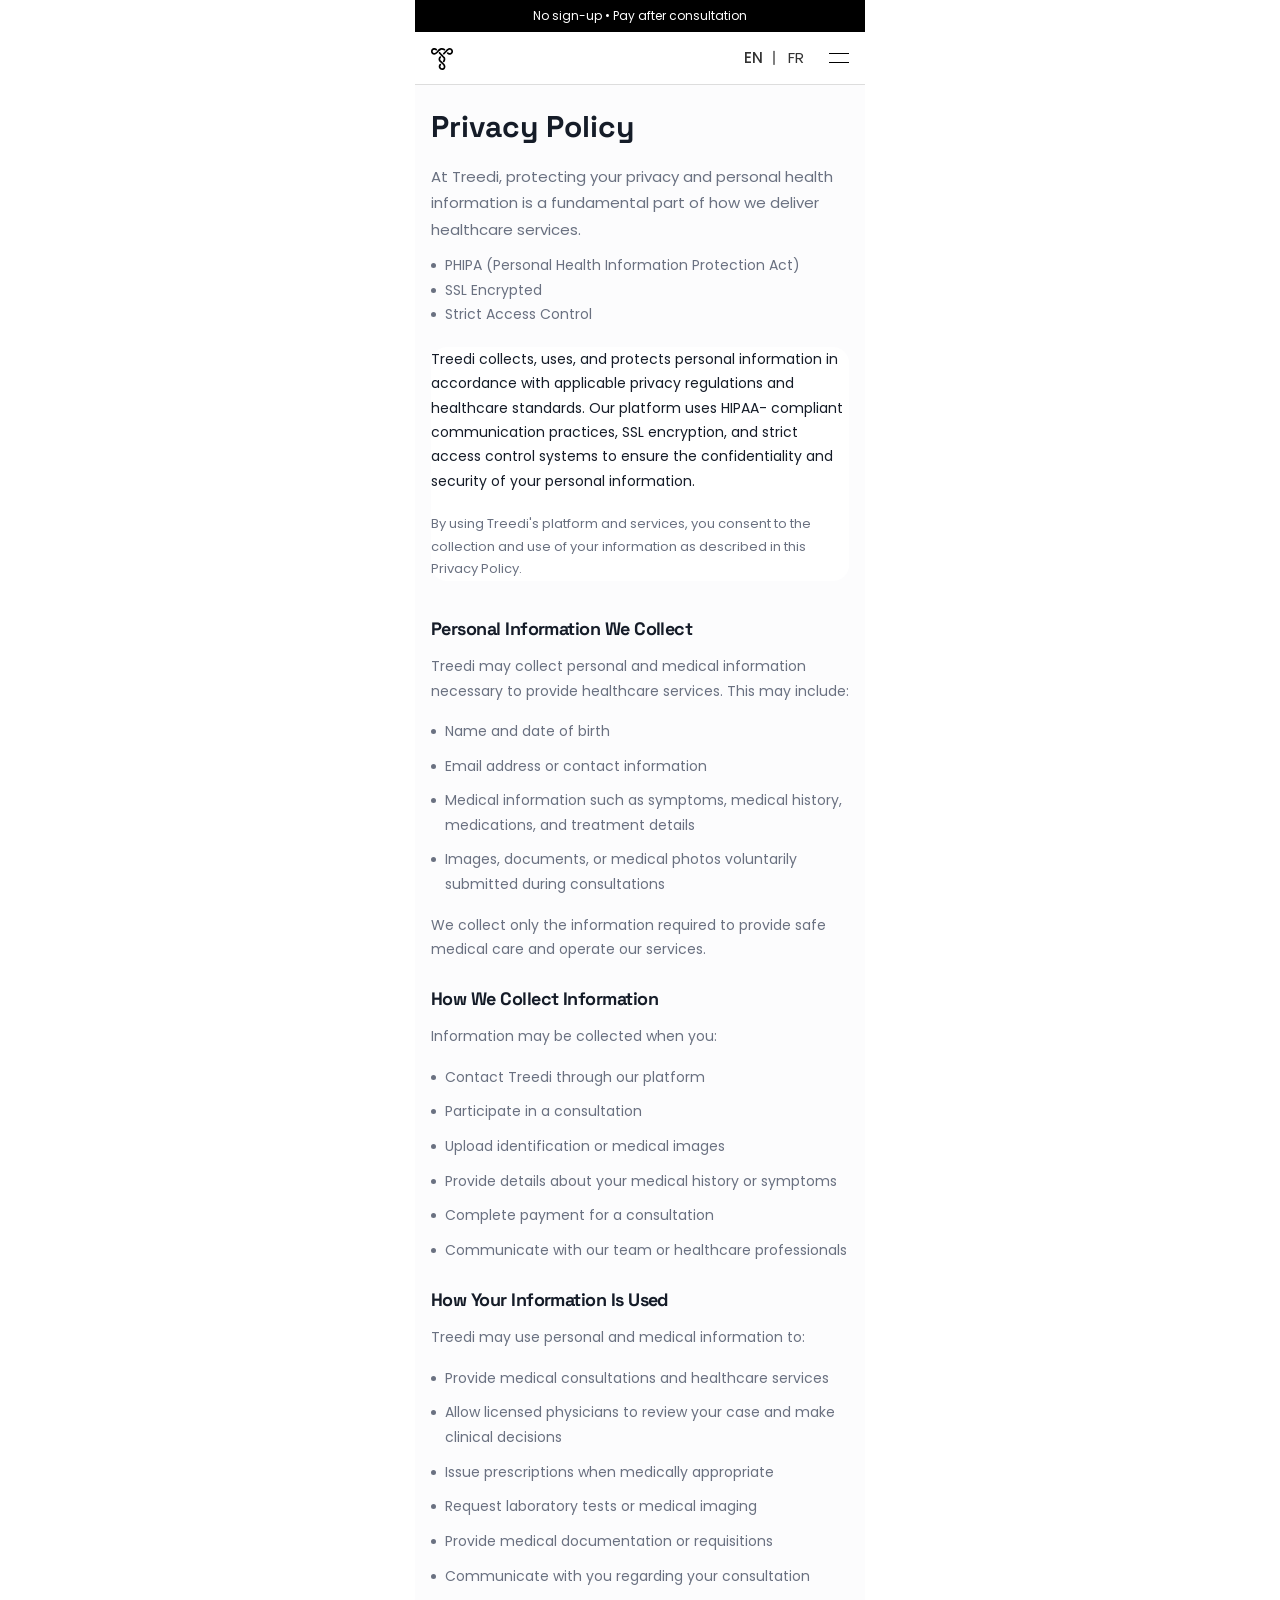
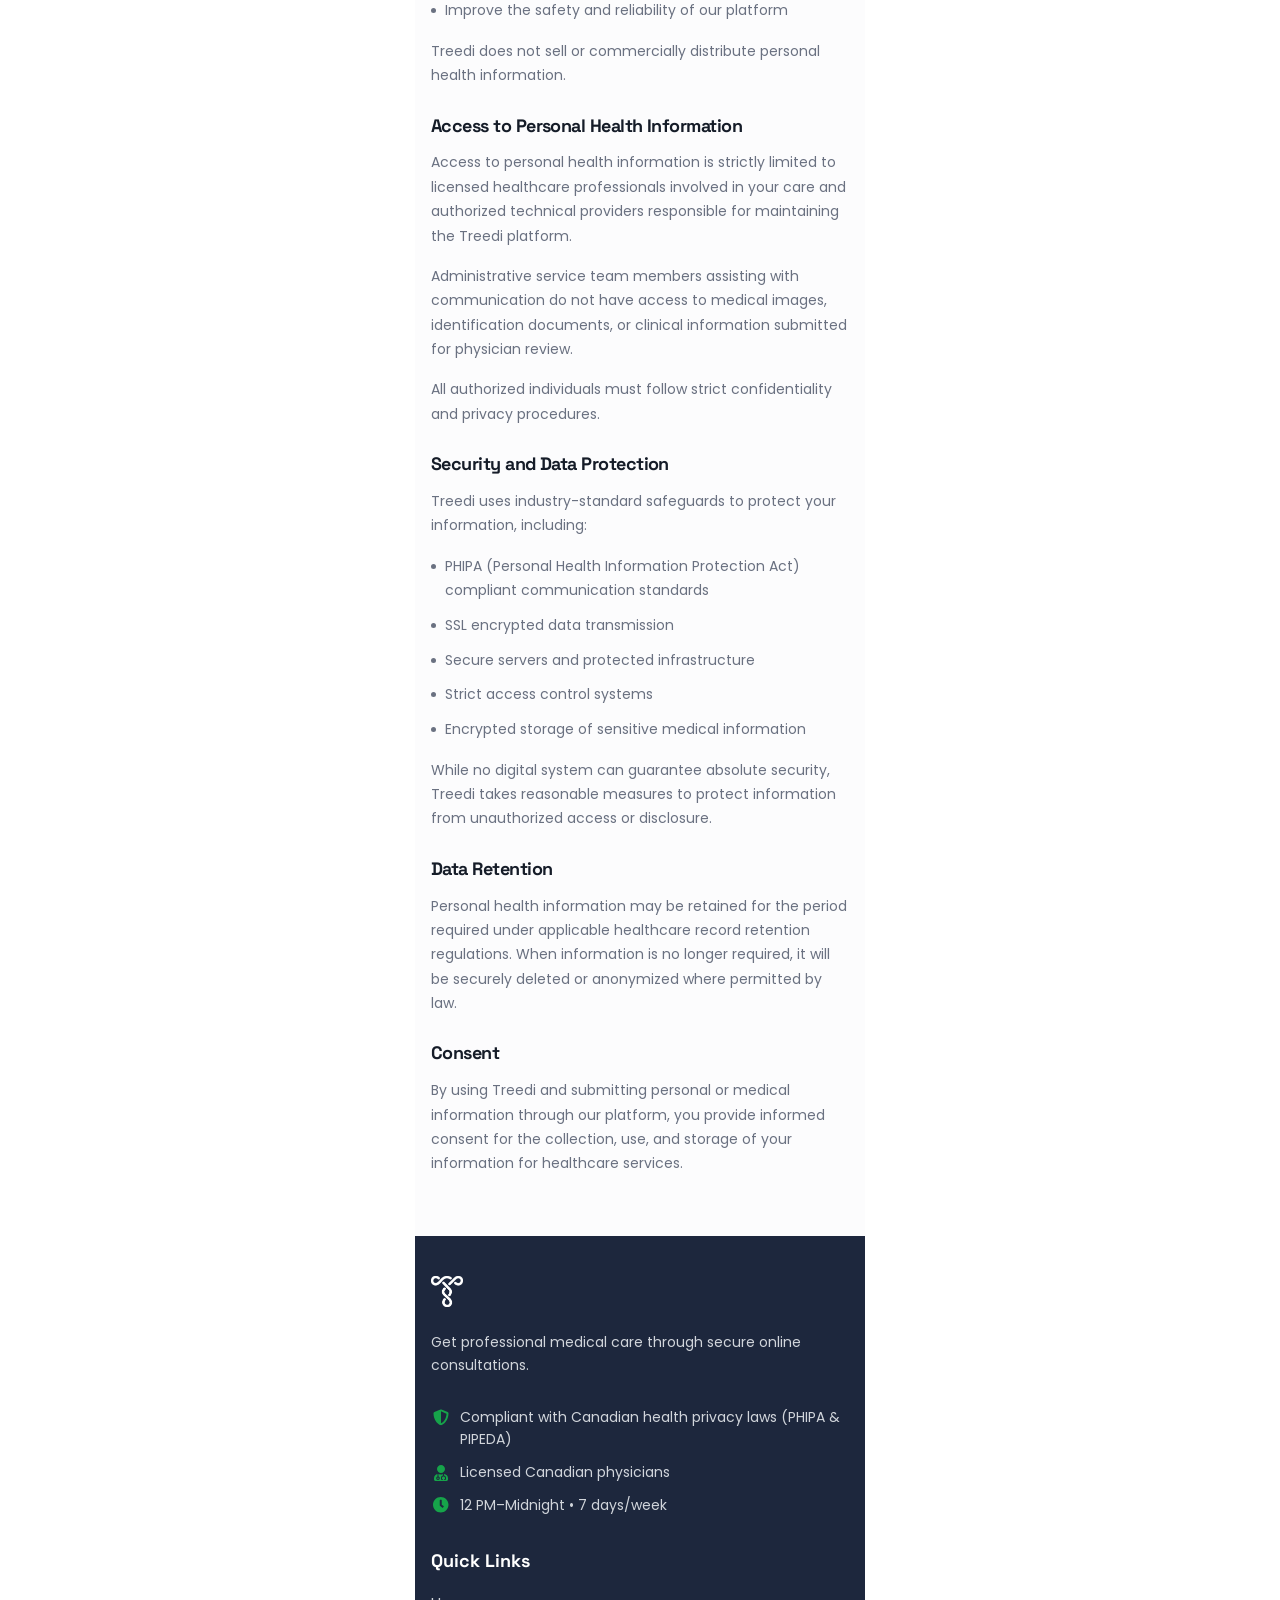
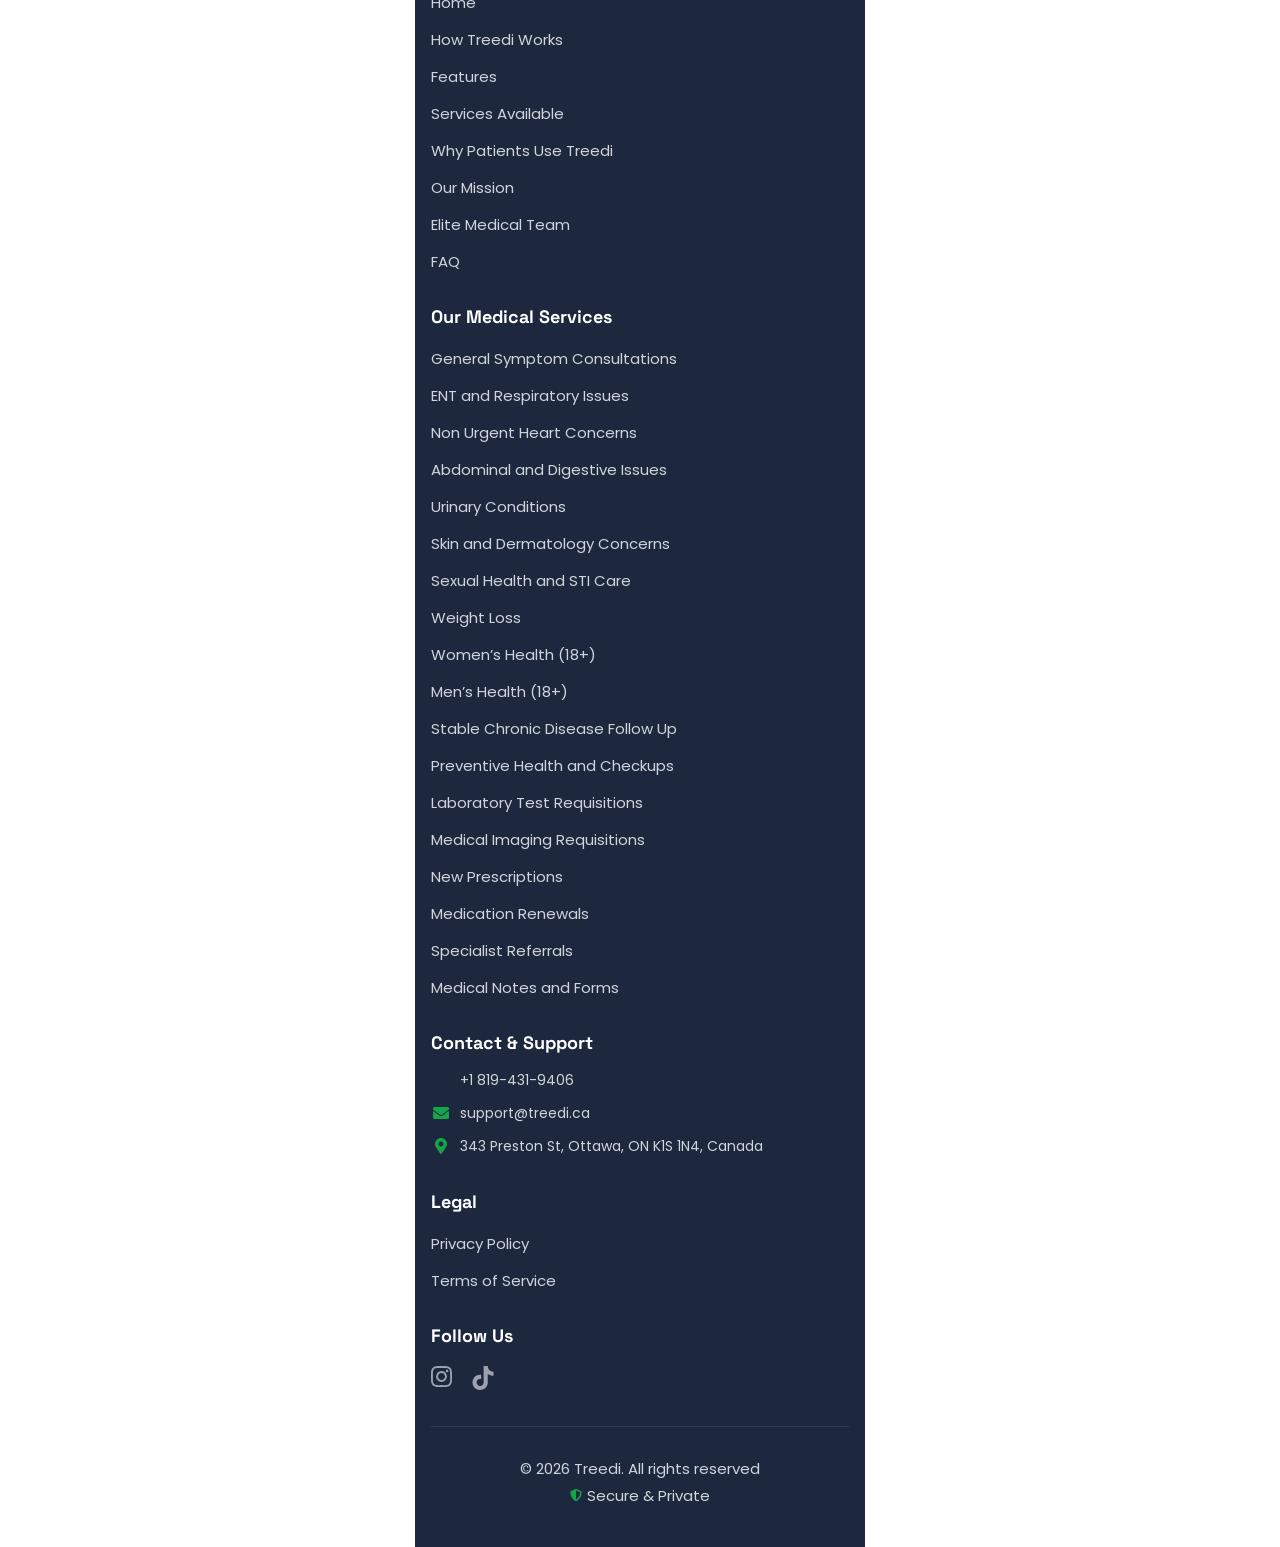
==== commit 81fa7d58: "After a long time then some changes happen" ====
--- a/treedi-privacy-policy.html
+++ b/treedi-privacy-policy.html
@@ -64,8 +64,32 @@
 						<li><a href="index.html#faq">FAQ</a></li>
 						<li><a href="index.html#contact">Contact</a></li>
 					</ul>
+
+					<div class="sideabar-contact-info">
+						<div class="item">
+							<svg width="16" height="16" viewBox="0 0 16 16" fill="none" xmlns="http://www.w3.org/2000/svg">
+							<g clip-path="url(#clip0_1_334)">
+							<path d="M15.4187 0.769088L12.1687 0.0190879C11.8156 -0.0621621 11.4531 0.122213 11.3094 0.453463L9.80937 3.95346C9.67812 4.25971 9.76562 4.61909 10.025 4.82846L11.9187 6.37846C10.7937 8.77534 8.82812 10.7691 6.38125 11.916L4.83125 10.0222C4.61875 9.76284 4.2625 9.67534 3.95625 9.80659L0.456249 11.3066C0.121874 11.4535 -0.0625007 11.816 0.0187493 12.1691L0.768749 15.4191C0.846874 15.7566 1.14687 16.0003 1.5 16.0003C9.50312 16.0003 16 9.51596 16 1.50034C16 1.15034 15.7594 0.847213 15.4187 0.769088Z" fill="#000"/>
+							</g>
+							<defs>
+							<clipPath id="clip0_1_334">
+							<rect width="16" height="16" fill="000"/>
+							</clipPath>
+							</defs>
+							</svg>
+							<div class="info">
+								<span><a href="tel:18194319406">+1 819-431-9406</a></span>
+							</div>
+						</div>
+						<div class="item">
+							<svg width="16" height="12" viewBox="0 0 16 12" fill="none" xmlns="http://www.w3.org/2000/svg">
+							<path d="M15.6969 3.9625C15.8187 3.86563 16 3.95625 16 4.10938V10.5C16 11.3281 15.3281 12 14.5 12H1.5C0.671875 12 0 11.3281 0 10.5V4.1125C0 3.95625 0.178125 3.86875 0.303125 3.96562C1.00312 4.50937 1.93125 5.2 5.11875 7.51562C5.77813 7.99687 6.89062 9.00938 8 9.00313C9.11563 9.0125 10.25 7.97813 10.8844 7.51562C14.0719 5.2 14.9969 4.50625 15.6969 3.9625ZM8 8C8.725 8.0125 9.76875 7.0875 10.2937 6.70625C14.4406 3.69688 14.7562 3.43437 15.7125 2.68437C15.8937 2.54375 16 2.325 16 2.09375V1.5C16 0.671875 15.3281 0 14.5 0H1.5C0.671875 0 0 0.671875 0 1.5V2.09375C0 2.325 0.10625 2.54062 0.2875 2.68437C1.24375 3.43125 1.55938 3.69688 5.70625 6.70625C6.23125 7.0875 7.275 8.0125 8 8Z" fill="#000"/>
+							</svg>
+							<span><a href="mailto:support@treedi.ca">support@treedi.ca</a></span>
+						</div>
+					</div>
+
 				</div>
-	
 			</header>	
 			<!-- header-area -->	
 
--- a/style.css
+++ b/style.css
@@ -445,7 +445,7 @@
 .how-it-works ul {
     display: flex;
     flex-direction: column;
-    gap: 20px;
+    gap: 12px;
 }
 .how-it-works ul li {
     display: flex;
@@ -1830,12 +1830,165 @@
     font-weight: 700;
 }
 
-
-
-
-
-
-
-
-
-
+/* New code here */
+.sideabar-contact-info {
+    display: flex;
+    align-items: center;
+    flex-direction: column;
+    gap: 12px;
+    color: #000;
+    font-size: 18px;
+}
+
+.sideabar-contact-info .item {
+    display: flex;
+    align-items: center;
+    gap: 8px;
+}
+
+.sidebar {
+    display: flex;
+    flex-direction: column;
+    justify-content: space-between;
+}
+
+
+/* new section design added here */
+.inperson-section {
+    border-bottom: 1px solid #ddd;
+}
+
+/* Badge pill at top */
+.inperson-badge {
+    display: inline-flex;
+    align-items: center;
+    gap: 6px;
+    background-color: #edf7f1;
+    border: 1px solid #b6e4c8;
+    border-radius: 999px;
+    padding: 5px 13px;
+    margin-bottom: 16px;
+}
+ 
+.inperson-badge span {
+    font-size: 12px;
+    font-weight: 600;
+    color: #16a34a;
+    letter-spacing: 0.02em;
+}
+ 
+/* Intro paragraph */
+.inperson-intro {
+    font-size: 14px;
+    line-height: 170%;
+    color: #4b5563;
+    margin-bottom: 22px;
+}
+ 
+/* Location card */
+.inperson-location-card {
+    display: flex;
+    align-items: flex-start;
+    gap: 12px;
+    background: #f4f4f4;
+    border: 1px solid #ddd;
+    border-radius: 12px;
+    padding: 16px 14px;
+    margin-bottom: 22px;
+}
+ 
+.inperson-location-icon {
+    width: 38px;
+    height: 38px;
+    flex: 0 0 38px;
+    background-color: #16a34a;
+    border-radius: 8px;
+    display: flex;
+    align-items: center;
+    justify-content: center;
+}
+ 
+.inperson-location-label {
+    font-size: 11px;
+    font-weight: 600;
+    letter-spacing: 0.08em;
+    text-transform: uppercase;
+    color: #9ca3af;
+    margin-bottom: 3px !important;
+    padding: 0 !important;
+}
+ 
+.inperson-location-name {
+    font-size: 15px;
+    font-weight: 700;
+    color: #111827;
+    line-height: 140%;
+    padding: 0 !important;
+    margin-bottom: 4px !important;
+}
+ 
+.inperson-location-note {
+    font-size: 12px;
+    color: #6b7280;
+    padding: 0 !important;
+}
+ 
+/* Can-do block */
+.inperson-can-do {
+    background: #f4f4f4;
+    border: 1px solid #ddd;
+    border-radius: 12px;
+    padding: 18px 16px;
+    margin-bottom: 18px;
+}
+ 
+.inperson-can-do-title {
+    font-size: 14px;
+    font-weight: 700;
+    color: #111827;
+    margin-bottom: 12px !important;
+    padding: 0 !important;
+}
+ 
+.inperson-list {
+    display: flex;
+    flex-direction: column;
+    gap: 10px;
+    list-style: none;
+    padding: 0;
+    margin: 0;
+}
+ 
+.inperson-list li {
+    display: flex;
+    align-items: flex-start;
+    gap: 10px;
+    font-size: 14px;
+    font-weight: 400;
+    line-height: 150%;
+    color: #374151;
+}
+ 
+.inperson-dot {
+    display: block;
+    width: 7px;
+    height: 7px;
+    flex: 0 0 7px;
+    border-radius: 50%;
+    background-color: #40BC6D;
+    margin-top: 8px;
+}
+ 
+/* Footer note */
+.inperson-footer-note {
+    font-size: 13px;
+    line-height: 165%;
+    color: #6b7280;
+    border-left: 3px solid #40BC6D;
+    padding-left: 12px;
+    margin-top: 4px;
+}
+
+
+
+
